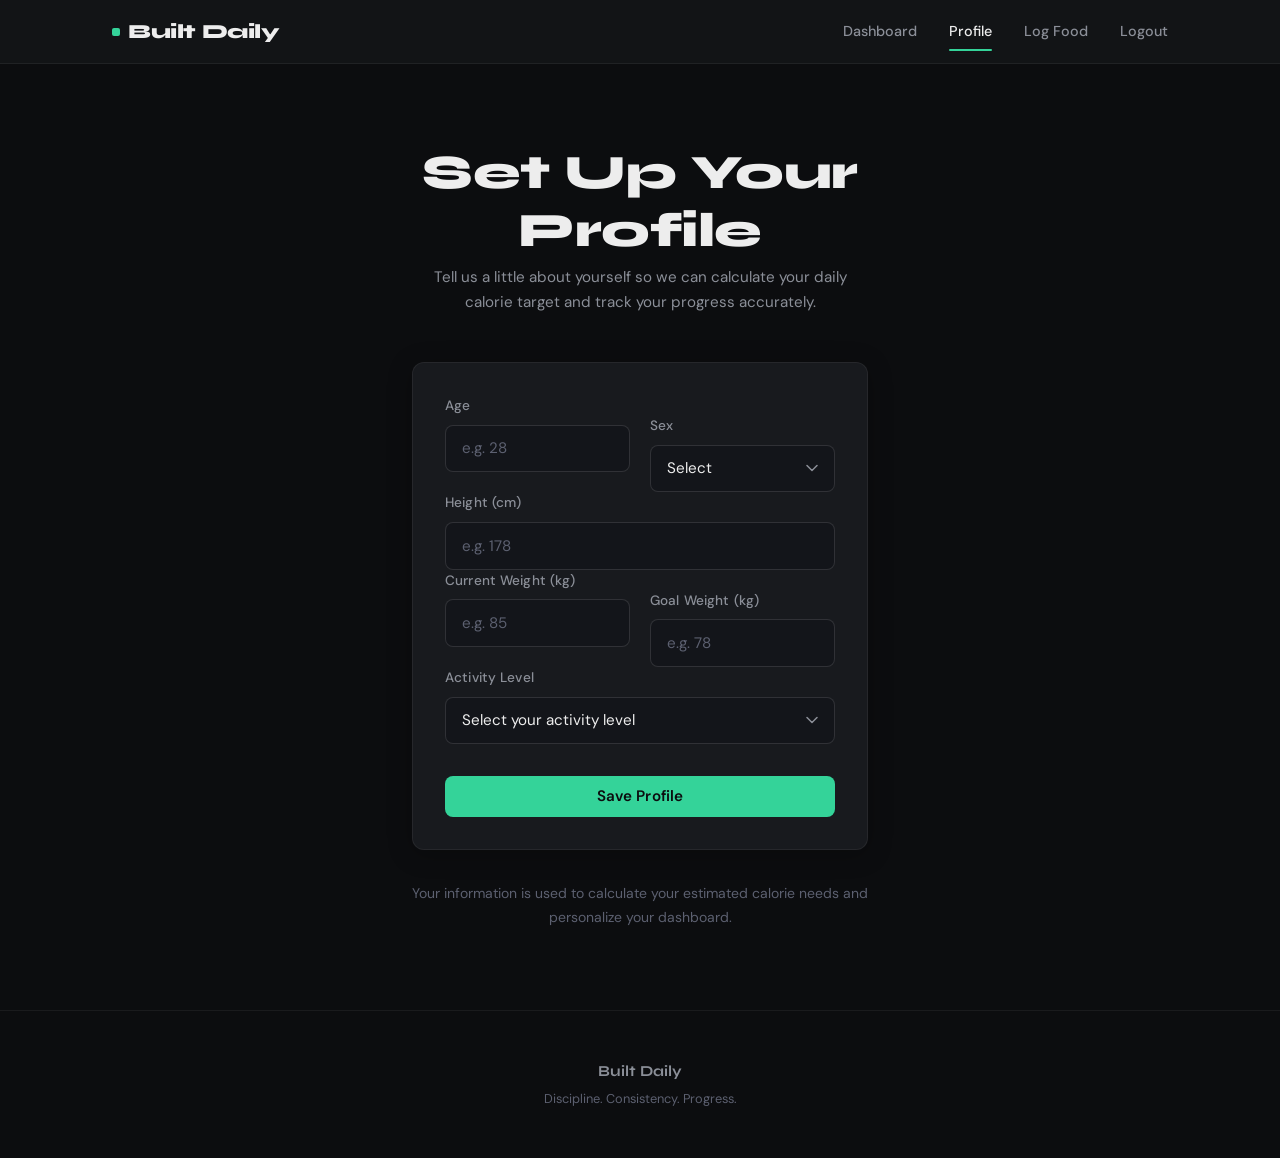
==== dashboard.html @ 0d96af94 "Revise dashboard layout and profile setup content Updated the dashboard layout and content to enhanc" ====
<!DOCTYPE html>
<html lang="en">
<head>
  <meta charset="UTF-8">
  <meta name="viewport" content="width=device-width, initial-scale=1.0">
  <title>Set Up Your Profile — Built Daily</title>
  <link rel="stylesheet" href="css/styles.css">
</head>
<body>

  <!-- Header (Authenticated Nav) -->
  <header class="site-header">
    <div class="header-inner">
      <a href="dashboard.html" class="logo">
        <span class="logo-mark"></span>
        Built Daily
      </a>
      <nav class="nav-desktop">
        <a href="dashboard.html">Dashboard</a>
        <a href="profile.html" class="active">Profile</a>
        <a href="log.html">Log Food</a>
        <a href="index.html">Logout</a>
      </nav>
      <button class="hamburger" aria-label="Toggle navigation">
        <span></span>
        <span></span>
        <span></span>
      </button>
    </div>
    <nav class="nav-mobile">
      <a href="dashboard.html">Dashboard</a>
      <a href="profile.html" class="active">Profile</a>
      <a href="log.html">Log Food</a>
      <a href="index.html">Logout</a>
    </nav>
  </header>

  <!-- Main -->
  <main>
    <div class="profile-wrapper">
      <div class="profile-card">
        <h1 class="page-title animate-in">Set Up Your Profile</h1>
        <p class="page-subtitle animate-in delay-1">
          Tell us a little about yourself so we can calculate your daily calorie target and track your progress accurately.
        </p>

        <div class="card card-elevated animate-in delay-2">
          <form id="profile-form">

            <div class="form-row">
              <div class="form-group">
                <label for="age" class="form-label">Age</label>
                <input type="number" id="age" class="form-input" placeholder="e.g. 28" min="13" max="120" required>
              </div>

              <div class="form-group">
                <label for="sex" class="form-label">Sex</label>
                <select id="sex" class="form-select" required>
                  <option value="" disabled selected>Select</option>
                  <option value="male">Male</option>
                  <option value="female">Female</option>
                </select>
              </div>
            </div>

            <div class="form-group">
              <label for="height" class="form-label">Height (cm)</label>
              <input type="number" id="height" class="form-input" placeholder="e.g. 178" min="100" max="250" required>
            </div>

            <div class="form-row">
              <div class="form-group">
                <label for="current-weight" class="form-label">Current Weight (kg)</label>
                <input type="number" id="current-weight" class="form-input" placeholder="e.g. 85" min="30" max="300" step="0.1" required>
              </div>

              <div class="form-group">
                <label for="goal-weight" class="form-label">Goal Weight (kg)</label>
                <input type="number" id="goal-weight" class="form-input" placeholder="e.g. 78" min="30" max="300" step="0.1" required>
              </div>
            </div>

            <div class="form-group">
              <label for="activity" class="form-label">Activity Level</label>
              <select id="activity" class="form-select" required>
                <option value="" disabled selected>Select your activity level</option>
                <option value="1.2">Sedentary (little or no exercise)</option>
                <option value="1.375">Lightly Active (1–3 days/week)</option>
                <option value="1.55">Moderately Active (3–5 days/week)</option>
                <option value="1.725">Very Active (6–7 days/week)</option>
                <option value="1.9">Extremely Active (physical job + training)</option>
              </select>
            </div>

            <div class="form-group" style="margin-top: var(--space-lg);">
              <button type="submit" class="btn btn-primary btn-full">Save Profile</button>
            </div>
          </form>
        </div>

        <p class="form-helper-bottom text-muted animate-in delay-3">
          Your information is used to calculate your estimated calorie needs and personalize your dashboard.
        </p>
      </div>
    </div>
  </main>

  <!-- Footer -->
  <footer class="site-footer">
    <p class="footer-name">Built Daily</p>
    <p class="footer-note">Discipline. Consistency. Progress.</p>
  </footer>

  <script src="js/nav.js"></script>
</body>
</html>
---- css/styles.css ----
/* ============================================
   BUILT DAILY — Design System
   Dark, disciplined, high-contrast, premium
   ============================================ */

/* --- Google Fonts --- */
@import url('https://fonts.googleapis.com/css2?family=DM+Sans:ital,opsz,wght@0,9..40,300;0,9..40,400;0,9..40,500;0,9..40,600;0,9..40,700;1,9..40,400&family=Syne:wght@600;700;800&display=swap');

/* --- CSS Variables --- */
:root {
  /* Backgrounds */
  --bg-base: #0c0d0f;
  --bg-section: #121416;
  --bg-card: #181a1e;
  --bg-card-hover: #1e2126;
  --bg-input: #13151a;

  /* Borders */
  --border-subtle: rgba(255, 255, 255, 0.06);
  --border-default: rgba(255, 255, 255, 0.1);
  --border-strong: rgba(255, 255, 255, 0.15);
  --border-input: rgba(255, 255, 255, 0.12);
  --border-input-focus: var(--accent);

  /* Text */
  --text-primary: #ededed;
  --text-secondary: #8b8f98;
  --text-muted: #5c6070;
  --text-on-accent: #0c0d0f;

  /* Accent — disciplined teal-green */
  --accent: #34d399;
  --accent-hover: #2fc48d;
  --accent-subtle: rgba(52, 211, 153, 0.1);
  --accent-glow: rgba(52, 211, 153, 0.15);

  /* Status */
  --red: #f87171;
  --yellow: #fbbf24;

  /* Typography */
  --font-heading: 'Syne', sans-serif;
  --font-body: 'DM Sans', sans-serif;

  /* Spacing scale */
  --space-xs: 0.375rem;
  --space-sm: 0.75rem;
  --space-md: 1.25rem;
  --space-lg: 2rem;
  --space-xl: 3rem;
  --space-2xl: 5rem;

  /* Sizing */
  --container-max: 1120px;
  --container-narrow: 520px;
  --radius-sm: 8px;
  --radius-md: 12px;
  --radius-lg: 16px;

  /* Header */
  --header-height: 64px;

  /* Transitions */
  --ease: cubic-bezier(0.25, 0.46, 0.45, 0.94);
}

/* --- Reset & Base --- */
*, *::before, *::after {
  margin: 0;
  padding: 0;
  box-sizing: border-box;
}

html {
  font-size: 16px;
  scroll-behavior: smooth;
  -webkit-font-smoothing: antialiased;
  -moz-osx-font-smoothing: grayscale;
}

body {
  font-family: var(--font-body);
  font-weight: 400;
  color: var(--text-primary);
  background-color: var(--bg-base);
  line-height: 1.6;
  min-height: 100vh;
  display: flex;
  flex-direction: column;
  overflow-x: hidden;
}

a {
  color: var(--accent);
  text-decoration: none;
  transition: color 0.2s var(--ease);
}

a:hover {
  color: var(--accent-hover);
}

img {
  max-width: 100%;
  display: block;
}

/* --- Typography --- */
h1, h2, h3, h4 {
  font-family: var(--font-heading);
  font-weight: 700;
  line-height: 1.2;
  color: var(--text-primary);
  letter-spacing: -0.01em;
}

h1 {
  font-size: clamp(2rem, 5vw, 3rem);
  font-weight: 800;
}

h2 {
  font-size: clamp(1.5rem, 3.5vw, 2rem);
}

h3 {
  font-size: 1.25rem;
}

h4 {
  font-size: 1rem;
  font-weight: 600;
}

p {
  color: var(--text-secondary);
  line-height: 1.7;
}

.text-muted {
  color: var(--text-muted);
  font-size: 0.875rem;
}

/* --- Layout --- */
.container {
  width: 100%;
  max-width: var(--container-max);
  margin: 0 auto;
  padding: 0 var(--space-lg);
}

.container-narrow {
  width: 100%;
  max-width: var(--container-narrow);
  margin: 0 auto;
  padding: 0 var(--space-lg);
}

main {
  flex: 1;
  padding-top: var(--header-height);
}

/* --- Header / Sticky Nav --- */
.site-header {
  position: fixed;
  top: 0;
  left: 0;
  right: 0;
  z-index: 100;
  height: var(--header-height);
  background: var(--bg-section);
  border-bottom: 1px solid var(--border-subtle);
  backdrop-filter: blur(12px);
  -webkit-backdrop-filter: blur(12px);
}

.header-inner {
  max-width: var(--container-max);
  margin: 0 auto;
  padding: 0 var(--space-lg);
  height: 100%;
  display: flex;
  align-items: center;
  justify-content: space-between;
}

/* Logo */
.logo {
  font-family: var(--font-heading);
  font-weight: 800;
  font-size: 1.25rem;
  color: var(--text-primary);
  letter-spacing: -0.02em;
  text-decoration: none;
  display: flex;
  align-items: center;
  gap: 0.5rem;
}

.logo .logo-mark {
  width: 8px;
  height: 8px;
  background: var(--accent);
  border-radius: 2px;
  display: inline-block;
}

/* Desktop Nav */
.nav-desktop {
  display: flex;
  align-items: center;
  gap: var(--space-lg);
}

.nav-desktop a {
  font-size: 0.9rem;
  font-weight: 500;
  color: var(--text-secondary);
  text-decoration: none;
  padding: 0.375rem 0;
  position: relative;
  transition: color 0.2s var(--ease);
}

.nav-desktop a:hover,
.nav-desktop a.active {
  color: var(--text-primary);
}

.nav-desktop a.active::after {
  content: '';
  position: absolute;
  bottom: -2px;
  left: 0;
  right: 0;
  height: 2px;
  background: var(--accent);
  border-radius: 1px;
}

/* Hamburger */
.hamburger {
  display: none;
  flex-direction: column;
  justify-content: center;
  gap: 5px;
  width: 28px;
  height: 28px;
  background: none;
  border: none;
  cursor: pointer;
  padding: 0;
  z-index: 110;
}

.hamburger span {
  display: block;
  width: 100%;
  height: 2px;
  background: var(--text-primary);
  border-radius: 1px;
  transition: transform 0.3s var(--ease), opacity 0.2s var(--ease);
}

.hamburger.open span:nth-child(1) {
  transform: translateY(7px) rotate(45deg);
}

.hamburger.open span:nth-child(2) {
  opacity: 0;
}

.hamburger.open span:nth-child(3) {
  transform: translateY(-7px) rotate(-45deg);
}

/* Mobile Nav */
.nav-mobile {
  display: none;
  position: fixed;
  top: var(--header-height);
  left: 0;
  right: 0;
  background: var(--bg-section);
  border-bottom: 1px solid var(--border-subtle);
  padding: var(--space-md) var(--space-lg) var(--space-lg);
  transform: translateY(-10px);
  opacity: 0;
  pointer-events: none;
  transition: transform 0.3s var(--ease), opacity 0.3s var(--ease);
  z-index: 99;
}

.nav-mobile.open {
  transform: translateY(0);
  opacity: 1;
  pointer-events: auto;
}

.nav-mobile a {
  display: block;
  font-size: 1.05rem;
  font-weight: 500;
  color: var(--text-secondary);
  padding: 0.875rem 0;
  border-bottom: 1px solid var(--border-subtle);
  transition: color 0.2s var(--ease);
}

.nav-mobile a:last-child {
  border-bottom: none;
}

.nav-mobile a:hover,
.nav-mobile a.active {
  color: var(--text-primary);
}

.nav-mobile a.active {
  color: var(--accent);
}

/* --- Buttons --- */
.btn {
  display: inline-flex;
  align-items: center;
  justify-content: center;
  font-family: var(--font-body);
  font-weight: 600;
  font-size: 0.95rem;
  padding: 0.8rem 1.75rem;
  border-radius: var(--radius-sm);
  border: none;
  cursor: pointer;
  transition: all 0.2s var(--ease);
  text-decoration: none;
  line-height: 1;
  letter-spacing: 0.01em;
}

.btn-primary {
  background: var(--accent);
  color: var(--text-on-accent);
}

.btn-primary:hover {
  background: var(--accent-hover);
  color: var(--text-on-accent);
  box-shadow: 0 0 24px var(--accent-glow);
}

.btn-ghost {
  background: transparent;
  color: var(--text-primary);
  border: 1px solid var(--border-strong);
}

.btn-ghost:hover {
  border-color: var(--text-secondary);
  color: var(--text-primary);
  background: rgba(255, 255, 255, 0.03);
}

.btn-full {
  width: 100%;
}

.btn-sm {
  font-size: 0.85rem;
  padding: 0.6rem 1.25rem;
}

/* --- Cards --- */
.card {
  background: var(--bg-card);
  border: 1px solid var(--border-subtle);
  border-radius: var(--radius-md);
  padding: var(--space-lg);
  transition: border-color 0.2s var(--ease), box-shadow 0.2s var(--ease);
}

.card:hover {
  border-color: var(--border-default);
}

.card-elevated {
  box-shadow: 0 4px 24px rgba(0, 0, 0, 0.25);
}

/* Stat cards on dashboard */
.stat-card {
  background: var(--bg-card);
  border: 1px solid var(--border-subtle);
  border-radius: var(--radius-md);
  padding: var(--space-md) var(--space-lg);
  display: flex;
  flex-direction: column;
  gap: var(--space-xs);
}

.stat-card .stat-label {
  font-size: 0.8rem;
  font-weight: 500;
  color: var(--text-muted);
  text-transform: uppercase;
  letter-spacing: 0.08em;
}

.stat-card .stat-value {
  font-family: var(--font-heading);
  font-weight: 700;
  font-size: 1.75rem;
  color: var(--text-primary);
  line-height: 1.2;
}

.stat-card .stat-unit {
  font-size: 0.85rem;
  color: var(--text-secondary);
  font-weight: 400;
}

.stat-card .stat-note {
  font-size: 0.8rem;
  color: var(--text-muted);
  margin-top: 2px;
}

/* Accent border variant */
.stat-card.accent-border {
  border-left: 3px solid var(--accent);
}

/* --- Forms --- */
.form-group {
  display: flex;
  flex-direction: column;
  gap: 0.5rem;
}

.form-group + .form-group {
  margin-top: var(--space-md);
}

.form-label {
  font-size: 0.85rem;
  font-weight: 500;
  color: var(--text-secondary);
  letter-spacing: 0.01em;
}

.form-input,
.form-select {
  width: 100%;
  font-family: var(--font-body);
  font-size: 0.95rem;
  font-weight: 400;
  color: var(--text-primary);
  background: var(--bg-input);
  border: 1px solid var(--border-input);
  border-radius: var(--radius-sm);
  padding: 0.8rem 1rem;
  outline: none;
  transition: border-color 0.2s var(--ease), box-shadow 0.2s var(--ease);
  -webkit-appearance: none;
  appearance: none;
}

.form-input::placeholder {
  color: var(--text-muted);
}

.form-input:focus,
.form-select:focus {
  border-color: var(--accent);
  box-shadow: 0 0 0 3px var(--accent-subtle);
}

.form-select {
  background-image: url("data:image/svg+xml,%3Csvg xmlns='http://www.w3.org/2000/svg' width='12' height='8' fill='none'%3E%3Cpath d='M1 1.5l5 5 5-5' stroke='%238b8f98' stroke-width='1.5' stroke-linecap='round' stroke-linejoin='round'/%3E%3C/svg%3E");
  background-repeat: no-repeat;
  background-position: right 1rem center;
  padding-right: 2.5rem;
}

.form-helper {
  font-size: 0.8rem;
  color: var(--text-muted);
  line-height: 1.5;
}

.form-row {
  display: grid;
  grid-template-columns: 1fr 1fr;
  gap: var(--space-md);
}

/* --- Page Header / Hero --- */
.page-header {
  text-align: center;
  padding: var(--space-2xl) 0 var(--space-xl);
}

.page-header h1 {
  margin-bottom: var(--space-sm);
}

.page-header p {
  max-width: 520px;
  margin: 0 auto;
}

/* Landing hero */
.hero {
  text-align: center;
  padding: var(--space-2xl) 0;
  position: relative;
}

.hero::before {
  content: '';
  position: absolute;
  top: -60px;
  left: 50%;
  transform: translateX(-50%);
  width: 600px;
  height: 600px;
  background: radial-gradient(circle, var(--accent-glow) 0%, transparent 70%);
  pointer-events: none;
  opacity: 0.35;
}

.hero h1 {
  font-size: clamp(2.25rem, 6vw, 3.5rem);
  margin-bottom: var(--space-md);
  position: relative;
}

.hero .hero-subtitle {
  font-size: 1.1rem;
  color: var(--text-secondary);
  max-width: 540px;
  margin: 0 auto var(--space-lg);
  line-height: 1.7;
  position: relative;
}

.hero .hero-ctas {
  display: flex;
  gap: var(--space-sm);
  justify-content: center;
  flex-wrap: wrap;
  position: relative;
}

/* Supporting section on landing */
.landing-section {
  padding: var(--space-xl) 0 var(--space-2xl);
  text-align: center;
}

.landing-section p {
  max-width: 560px;
  margin: 0 auto;
  font-size: 1rem;
  line-height: 1.8;
}

/* --- Auth Pages (Login, Signup) --- */
.auth-wrapper {
  display: flex;
  align-items: flex-start;
  justify-content: center;
  padding: var(--space-2xl) 0;
}

.auth-card {
  width: 100%;
  max-width: 440px;
  padding: 0 var(--space-lg);
}

.auth-card .page-title {
  text-align: center;
  margin-bottom: var(--space-xs);
}

.auth-card .page-subtitle {
  text-align: center;
  color: var(--text-secondary);
  margin-bottom: var(--space-xl);
  font-size: 0.95rem;
  line-height: 1.6;
}

.auth-card .card {
  margin-bottom: var(--space-lg);
}

.auth-footer {
  text-align: center;
  font-size: 0.9rem;
  color: var(--text-secondary);
}

.auth-footer a {
  font-weight: 500;
}

/* --- Profile Page --- */
.profile-wrapper {
  display: flex;
  align-items: flex-start;
  justify-content: center;
  padding: var(--space-2xl) 0;
}

.profile-card {
  width: 100%;
  max-width: 520px;
  padding: 0 var(--space-lg);
}

.profile-card .page-title {
  text-align: center;
  margin-bottom: var(--space-xs);
}

.profile-card .page-subtitle {
  text-align: center;
  color: var(--text-secondary);
  margin-bottom: var(--space-xl);
  font-size: 0.95rem;
  line-height: 1.6;
  max-width: 440px;
  margin-left: auto;
  margin-right: auto;
}

.profile-card .form-helper-bottom {
  text-align: center;
  margin-top: var(--space-lg);
}

/* --- Dashboard --- */
.dashboard-header {
  padding: var(--space-xl) 0 var(--space-lg);
}

.dashboard-header h1 {
  margin-bottom: 0.375rem;
}

.dashboard-header p {
  font-size: 0.95rem;
}

.stats-grid {
  display: grid;
  grid-template-columns: repeat(auto-fit, minmax(200px, 1fr));
  gap: var(--space-md);
  margin-bottom: var(--space-xl);
}

.dashboard-cta {
  text-align: center;
  padding: var(--space-lg) 0 var(--space-2xl);
}

/* --- Daily Log Page --- */
.log-wrapper {
  display: flex;
  align-items: flex-start;
  justify-content: center;
  padding: var(--space-2xl) 0;
}

.log-card {
  width: 100%;
  max-width: 520px;
  padding: 0 var(--space-lg);
}

.log-card .page-title {
  text-align: center;
  margin-bottom: var(--space-xs);
}

.log-card .page-subtitle {
  text-align: center;
  color: var(--text-secondary);
  margin-bottom: var(--space-xl);
  font-size: 0.95rem;
  line-height: 1.6;
  max-width: 440px;
  margin-left: auto;
  margin-right: auto;
}

.log-card .form-helper-bottom {
  text-align: center;
  margin-top: var(--space-lg);
}

/* --- Footer --- */
.site-footer {
  padding: var(--space-xl) 0;
  border-top: 1px solid var(--border-subtle);
  text-align: center;
}

.site-footer .footer-name {
  font-family: var(--font-heading);
  font-weight: 700;
  font-size: 0.95rem;
  color: var(--text-secondary);
  margin-bottom: 0.25rem;
}

.site-footer .footer-note {
  font-size: 0.8rem;
  color: var(--text-muted);
}

/* --- Utility --- */
.sr-only {
  position: absolute;
  width: 1px;
  height: 1px;
  padding: 0;
  margin: -1px;
  overflow: hidden;
  clip: rect(0, 0, 0, 0);
  border: 0;
}

/* --- Animations --- */
@keyframes fadeUp {
  from {
    opacity: 0;
    transform: translateY(16px);
  }
  to {
    opacity: 1;
    transform: translateY(0);
  }
}

.animate-in {
  animation: fadeUp 0.5s var(--ease) both;
}

.animate-in.delay-1 { animation-delay: 0.1s; }
.animate-in.delay-2 { animation-delay: 0.2s; }
.animate-in.delay-3 { animation-delay: 0.3s; }
.animate-in.delay-4 { animation-delay: 0.4s; }

/* --- Responsive --- */
@media (max-width: 768px) {
  .nav-desktop {
    display: none;
  }

  .hamburger {
    display: flex;
  }

  .nav-mobile {
    display: block;
  }

  .form-row {
    grid-template-columns: 1fr;
  }

  .stats-grid {
    grid-template-columns: 1fr;
  }

  .hero h1 {
    font-size: clamp(1.75rem, 7vw, 2.5rem);
  }

  .hero .hero-subtitle {
    font-size: 1rem;
    padding: 0 var(--space-sm);
  }

  .page-header {
    padding: var(--space-xl) 0 var(--space-lg);
  }

  .container {
    padding: 0 var(--space-md);
  }

  .container-narrow {
    padding: 0 var(--space-md);
  }

  .card {
    padding: var(--space-md);
  }
}

@media (max-width: 480px) {
  .hero .hero-ctas {
    flex-direction: column;
    align-items: center;
  }

  .hero .hero-ctas .btn {
    width: 100%;
    max-width: 280px;
  }
}
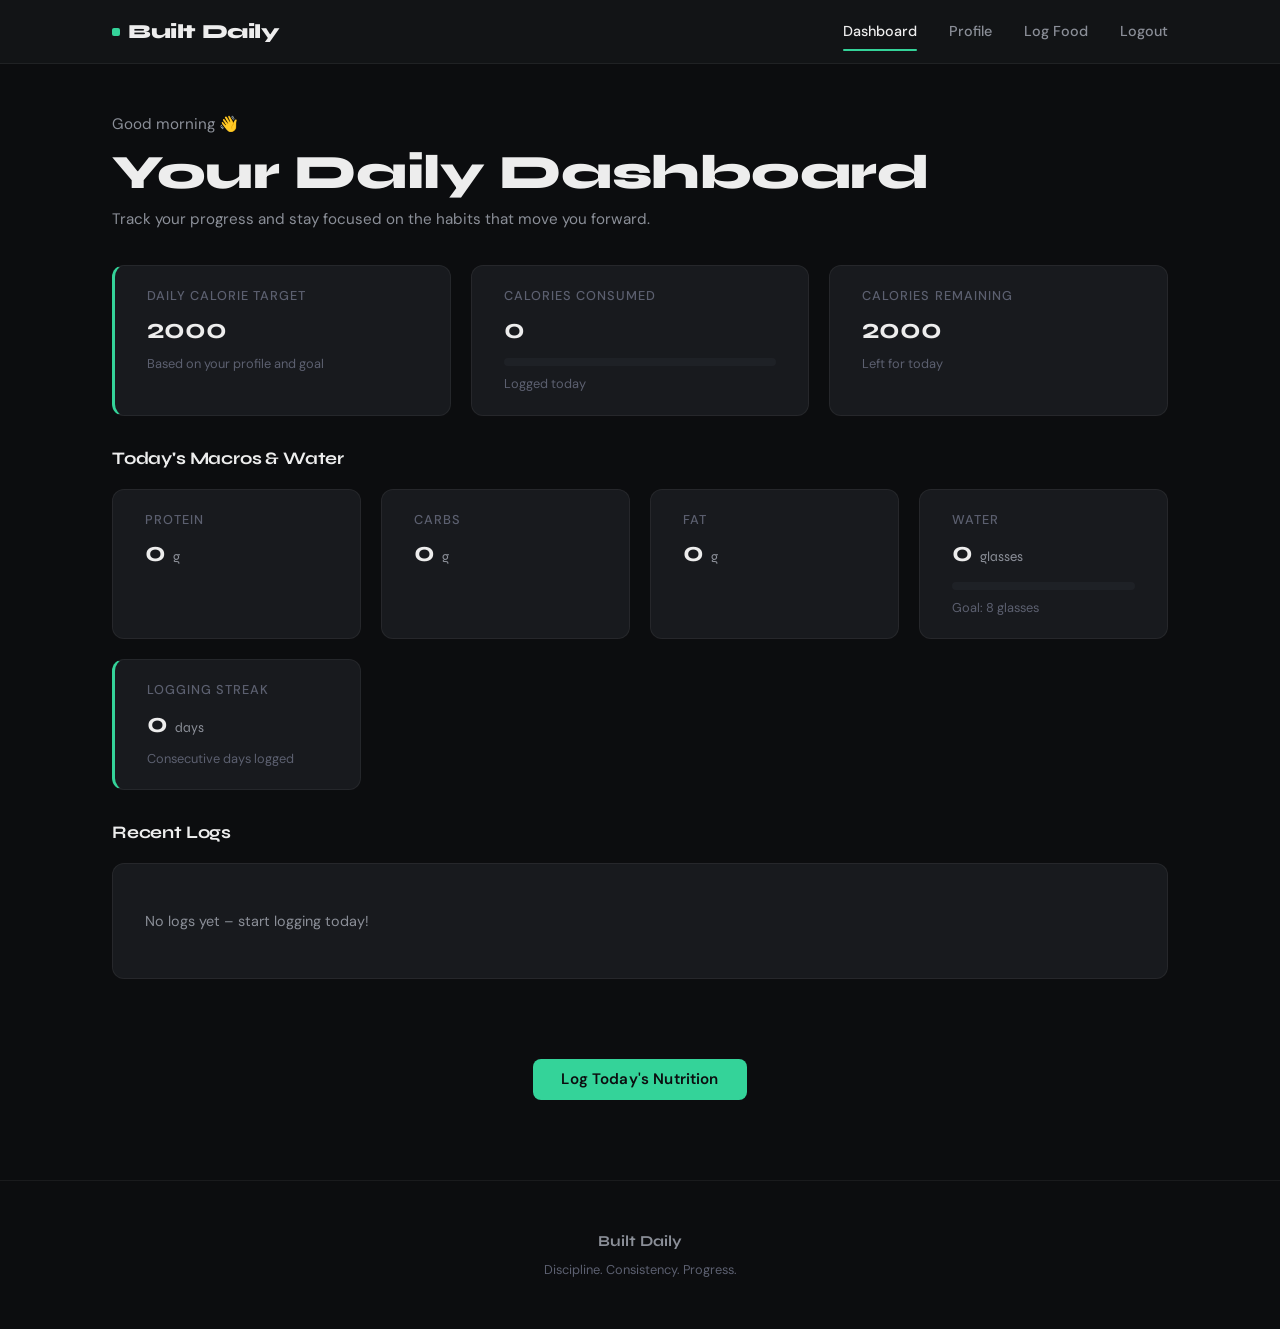
==== commit 9ae1848e: "Update dashboard layout and content" ====
--- a/dashboard.html
+++ b/dashboard.html
@@ -3,7 +3,7 @@
 <head>
   <meta charset="UTF-8">
   <meta name="viewport" content="width=device-width, initial-scale=1.0">
-  <title>Set Up Your Profile — Built Daily</title>
+  <title>Dashboard — Built Daily</title>
   <link rel="stylesheet" href="css/styles.css">
 </head>
 <body>
@@ -16,10 +16,10 @@
         Built Daily
       </a>
       <nav class="nav-desktop">
-        <a href="dashboard.html">Dashboard</a>
-        <a href="profile.html" class="active">Profile</a>
+        <a href="dashboard.html" class="active">Dashboard</a>
+        <a href="profile.html">Profile</a>
         <a href="log.html">Log Food</a>
-        <a href="index.html">Logout</a>
+        <a href="#" id="logout-btn">Logout</a>
       </nav>
       <button class="hamburger" aria-label="Toggle navigation">
         <span></span>
@@ -28,80 +28,99 @@
       </button>
     </div>
     <nav class="nav-mobile">
-      <a href="dashboard.html">Dashboard</a>
-      <a href="profile.html" class="active">Profile</a>
+      <a href="dashboard.html" class="active">Dashboard</a>
+      <a href="profile.html">Profile</a>
       <a href="log.html">Log Food</a>
-      <a href="index.html">Logout</a>
+      <a href="#" id="logout-btn-mobile">Logout</a>
     </nav>
   </header>
 
   <!-- Main -->
   <main>
-    <div class="profile-wrapper">
-      <div class="profile-card">
-        <h1 class="page-title animate-in">Set Up Your Profile</h1>
-        <p class="page-subtitle animate-in delay-1">
-          Tell us a little about yourself so we can calculate your daily calorie target and track your progress accurately.
-        </p>
+    <div class="container">
 
-        <div class="card card-elevated animate-in delay-2">
-          <form id="profile-form">
+      <!-- Dashboard Header -->
+      <div class="dashboard-header animate-in">
+        <p class="dashboard-greeting" id="dash-greeting"></p>
+        <h1>Your Daily Dashboard</h1>
+        <p>Track your progress and stay focused on the habits that move you forward.</p>
+      </div>
 
-            <div class="form-row">
-              <div class="form-group">
-                <label for="age" class="form-label">Age</label>
-                <input type="number" id="age" class="form-input" placeholder="e.g. 28" min="13" max="120" required>
-              </div>
+      <!-- Calorie Stats -->
+      <div class="stats-grid animate-in delay-1">
 
-              <div class="form-group">
-                <label for="sex" class="form-label">Sex</label>
-                <select id="sex" class="form-select" required>
-                  <option value="" disabled selected>Select</option>
-                  <option value="male">Male</option>
-                  <option value="female">Female</option>
-                </select>
-              </div>
-            </div>
-
-            <div class="form-group">
-              <label for="height" class="form-label">Height (cm)</label>
-              <input type="number" id="height" class="form-input" placeholder="e.g. 178" min="100" max="250" required>
-            </div>
-
-            <div class="form-row">
-              <div class="form-group">
-                <label for="current-weight" class="form-label">Current Weight (kg)</label>
-                <input type="number" id="current-weight" class="form-input" placeholder="e.g. 85" min="30" max="300" step="0.1" required>
-              </div>
-
-              <div class="form-group">
-                <label for="goal-weight" class="form-label">Goal Weight (kg)</label>
-                <input type="number" id="goal-weight" class="form-input" placeholder="e.g. 78" min="30" max="300" step="0.1" required>
-              </div>
-            </div>
-
-            <div class="form-group">
-              <label for="activity" class="form-label">Activity Level</label>
-              <select id="activity" class="form-select" required>
-                <option value="" disabled selected>Select your activity level</option>
-                <option value="1.2">Sedentary (little or no exercise)</option>
-                <option value="1.375">Lightly Active (1–3 days/week)</option>
-                <option value="1.55">Moderately Active (3–5 days/week)</option>
-                <option value="1.725">Very Active (6–7 days/week)</option>
-                <option value="1.9">Extremely Active (physical job + training)</option>
-              </select>
-            </div>
-
-            <div class="form-group" style="margin-top: var(--space-lg);">
-              <button type="submit" class="btn btn-primary btn-full">Save Profile</button>
-            </div>
-          </form>
+        <div class="stat-card accent-border">
+          <span class="stat-label">Daily Calorie Target</span>
+          <span class="stat-value" id="dash-calories-target">–</span>
+          <span class="stat-note">Based on your profile and goal</span>
         </div>
 
-        <p class="form-helper-bottom text-muted animate-in delay-3">
-          Your information is used to calculate your estimated calorie needs and personalize your dashboard.
-        </p>
+        <div class="stat-card">
+          <span class="stat-label">Calories Consumed</span>
+          <span class="stat-value" id="dash-calories-consumed">0</span>
+          <div class="progress-track">
+            <div class="progress-bar" id="dash-calories-bar"></div>
+          </div>
+          <span class="stat-note">Logged today</span>
+        </div>
+
+        <div class="stat-card">
+          <span class="stat-label">Calories Remaining</span>
+          <span class="stat-value" id="dash-calories-remaining">–</span>
+          <span class="stat-note">Left for today</span>
+        </div>
+
       </div>
+
+      <!-- Macros & Water -->
+      <h3 class="dashboard-section-title animate-in delay-2">Today's Macros & Water</h3>
+      <div class="stats-grid animate-in delay-2">
+
+        <div class="stat-card">
+          <span class="stat-label">Protein</span>
+          <span class="stat-value"><span id="dash-protein">0</span> <span class="stat-unit">g</span></span>
+        </div>
+
+        <div class="stat-card">
+          <span class="stat-label">Carbs</span>
+          <span class="stat-value"><span id="dash-carbs">0</span> <span class="stat-unit">g</span></span>
+        </div>
+
+        <div class="stat-card">
+          <span class="stat-label">Fat</span>
+          <span class="stat-value"><span id="dash-fat">0</span> <span class="stat-unit">g</span></span>
+        </div>
+
+        <div class="stat-card">
+          <span class="stat-label">Water</span>
+          <span class="stat-value"><span id="dash-water">0</span> <span class="stat-unit">glasses</span></span>
+          <div class="progress-track">
+            <div class="progress-bar" id="dash-water-bar"></div>
+          </div>
+          <span class="stat-note">Goal: 8 glasses</span>
+        </div>
+
+        <div class="stat-card accent-border">
+          <span class="stat-label">Logging Streak</span>
+          <span class="stat-value"><span id="dash-streak">0</span> <span class="stat-unit">days</span></span>
+          <span class="stat-note">Consecutive days logged</span>
+        </div>
+
+      </div>
+
+      <!-- Recent Logs -->
+      <h3 class="dashboard-section-title animate-in delay-3">Recent Logs</h3>
+      <div class="card recent-logs-card animate-in delay-3">
+        <ul class="recent-logs-list" id="recent-logs-list">
+          <li class="text-muted" style="padding:0.85rem 0">No logs yet – start logging today!</li>
+        </ul>
+      </div>
+
+      <!-- CTA -->
+      <div class="dashboard-cta animate-in delay-4">
+        <a href="log.html" class="btn btn-primary">Log Today's Nutrition</a>
+      </div>
+
     </div>
   </main>
 
@@ -112,5 +131,7 @@
   </footer>
 
   <script src="js/nav.js"></script>
+  <script src="js/dashboard.js"></script>
+  <script src="js/auth.js"></script>
 </body>
 </html>
--- a/css/styles.css
+++ b/css/styles.css
@@ -14,6 +14,7 @@
   --bg-card: #181a1e;
   --bg-card-hover: #1e2126;
   --bg-input: #13151a;
+  --bg-progress-track: #1e2126;
 
   /* Borders */
   --border-subtle: rgba(255, 255, 255, 0.06);
@@ -36,7 +37,10 @@
 
   /* Status */
   --red: #f87171;
+  --red-subtle: rgba(248, 113, 113, 0.1);
   --yellow: #fbbf24;
+  --green: #34d399;
+  --green-subtle: rgba(52, 211, 153, 0.1);
 
   /* Typography */
   --font-heading: 'Syne', sans-serif;
@@ -238,6 +242,10 @@
   height: 2px;
   background: var(--accent);
   border-radius: 1px;
+}
+
+.nav-desktop .btn {
+  padding: 0.5rem 1.1rem;
 }
 
 /* Hamburger */
@@ -320,6 +328,33 @@
 
 .nav-mobile a.active {
   color: var(--accent);
+}
+
+/* --- Alerts --- */
+.alert {
+  display: none;
+  padding: 0.85rem 1rem;
+  border-radius: var(--radius-sm);
+  font-size: 0.9rem;
+  font-weight: 500;
+  line-height: 1.5;
+  margin-bottom: var(--space-md);
+}
+
+.alert.show {
+  display: block;
+}
+
+.alert-error {
+  background: var(--red-subtle);
+  color: var(--red);
+  border: 1px solid rgba(248, 113, 113, 0.2);
+}
+
+.alert-success {
+  background: var(--green-subtle);
+  color: var(--green);
+  border: 1px solid rgba(52, 211, 153, 0.2);
 }
 
 /* --- Buttons --- */
@@ -428,9 +463,26 @@
   margin-top: 2px;
 }
 
-/* Accent border variant */
 .stat-card.accent-border {
   border-left: 3px solid var(--accent);
+}
+
+/* --- Progress Bars --- */
+.progress-track {
+  width: 100%;
+  height: 8px;
+  background: var(--bg-progress-track);
+  border-radius: 4px;
+  overflow: hidden;
+  margin-top: var(--space-xs);
+}
+
+.progress-bar {
+  height: 100%;
+  background: var(--accent);
+  border-radius: 4px;
+  width: 0%;
+  transition: width 0.5s var(--ease);
 }
 
 /* --- Forms --- */
@@ -644,6 +696,16 @@
   margin-top: var(--space-lg);
 }
 
+.calorie-target-display {
+  text-align: center;
+  font-family: var(--font-heading);
+  font-weight: 700;
+  font-size: 1.1rem;
+  color: var(--accent);
+  margin-top: var(--space-md);
+  display: none;
+}
+
 /* --- Dashboard --- */
 .dashboard-header {
   padding: var(--space-xl) 0 var(--space-lg);
@@ -655,18 +717,70 @@
 
 .dashboard-header p {
   font-size: 0.95rem;
+}
+
+.dashboard-greeting {
+  font-size: 1.1rem;
+  color: var(--text-secondary);
+  margin-bottom: var(--space-xs);
 }
 
 .stats-grid {
   display: grid;
   grid-template-columns: repeat(auto-fit, minmax(200px, 1fr));
   gap: var(--space-md);
+  margin-bottom: var(--space-lg);
+}
+
+.stats-grid-macros {
+  display: grid;
+  grid-template-columns: repeat(3, 1fr);
+  gap: var(--space-md);
+  margin-bottom: var(--space-lg);
+}
+
+.dashboard-section-title {
+  font-family: var(--font-heading);
+  font-weight: 700;
+  font-size: 1.1rem;
+  color: var(--text-primary);
+  margin-bottom: var(--space-md);
+}
+
+.dashboard-cta {
+  text-align: center;
+  padding: var(--space-lg) 0 var(--space-2xl);
+}
+
+/* --- Recent Logs --- */
+.recent-logs-card {
   margin-bottom: var(--space-xl);
 }
 
-.dashboard-cta {
-  text-align: center;
-  padding: var(--space-lg) 0 var(--space-2xl);
+.recent-logs-list {
+  list-style: none;
+  padding: 0;
+  margin: 0;
+}
+
+.recent-logs-list li {
+  display: flex;
+  justify-content: space-between;
+  align-items: center;
+  padding: 0.85rem 0;
+  border-bottom: 1px solid var(--border-subtle);
+  font-size: 0.9rem;
+  color: var(--text-secondary);
+}
+
+.recent-logs-list li:last-child {
+  border-bottom: none;
+}
+
+.recent-logs-list li .date {
+  font-weight: 600;
+  color: var(--text-primary);
+  min-width: 100px;
 }
 
 /* --- Daily Log Page --- */
@@ -702,6 +816,21 @@
 .log-card .form-helper-bottom {
   text-align: center;
   margin-top: var(--space-lg);
+}
+
+.calorie-target-info {
+  text-align: center;
+  font-size: 0.9rem;
+  font-weight: 500;
+  color: var(--accent);
+  margin-bottom: var(--space-md);
+}
+
+.calories-remaining-info {
+  text-align: center;
+  font-size: 0.85rem;
+  color: var(--text-muted);
+  margin-top: var(--space-sm);
 }
 
 /* --- Footer --- */
@@ -756,6 +885,7 @@
 .animate-in.delay-2 { animation-delay: 0.2s; }
 .animate-in.delay-3 { animation-delay: 0.3s; }
 .animate-in.delay-4 { animation-delay: 0.4s; }
+.animate-in.delay-5 { animation-delay: 0.5s; }
 
 /* --- Responsive --- */
 @media (max-width: 768px) {
@@ -779,6 +909,10 @@
     grid-template-columns: 1fr;
   }
 
+  .stats-grid-macros {
+    grid-template-columns: 1fr;
+  }
+
   .hero h1 {
     font-size: clamp(1.75rem, 7vw, 2.5rem);
   }
@@ -802,6 +936,12 @@
 
   .card {
     padding: var(--space-md);
+  }
+
+  .recent-logs-list li {
+    flex-direction: column;
+    align-items: flex-start;
+    gap: 0.25rem;
   }
 }
 
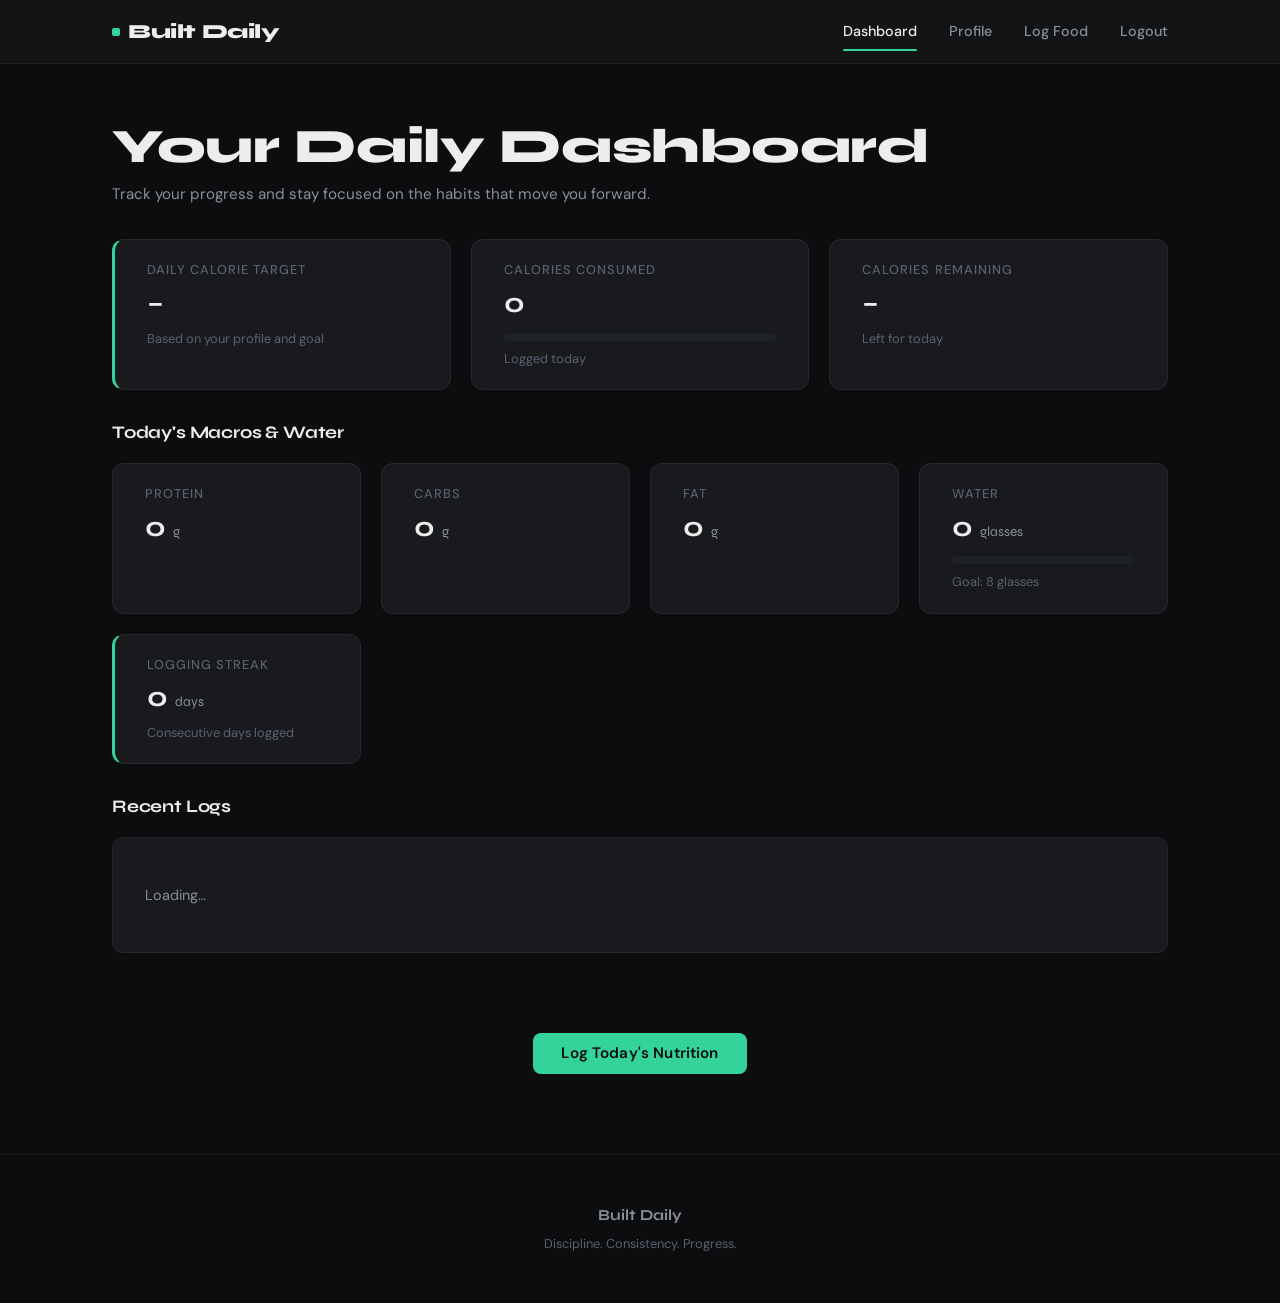
==== commit 1eb27d3c: "Update recent logs message and script type" ====
--- a/dashboard.html
+++ b/dashboard.html
@@ -112,7 +112,7 @@
       <h3 class="dashboard-section-title animate-in delay-3">Recent Logs</h3>
       <div class="card recent-logs-card animate-in delay-3">
         <ul class="recent-logs-list" id="recent-logs-list">
-          <li class="text-muted" style="padding:0.85rem 0">No logs yet – start logging today!</li>
+          <li class="text-muted" style="padding:0.85rem 0">Loading…</li>
         </ul>
       </div>
 
@@ -131,7 +131,7 @@
   </footer>
 
   <script src="js/nav.js"></script>
-  <script src="js/dashboard.js"></script>
-  <script src="js/auth.js"></script>
+  <script type="module" src="js/dashboard.js"></script>
+  <script type="module" src="js/auth.js"></script>
 </body>
 </html>
--- a/css/styles.css
+++ b/css/styles.css
@@ -302,6 +302,7 @@
 }
 
 .nav-mobile.open {
+  display: block;
   transform: translateY(0);
   opacity: 1;
   pointer-events: auto;
@@ -567,7 +568,8 @@
 /* Landing hero */
 .hero {
   text-align: center;
-  padding: var(--space-2xl) 0;
+  padding-top: var(--space-2xl);
+  padding-bottom: var(--space-2xl);
   position: relative;
 }
 
@@ -609,7 +611,8 @@
 
 /* Supporting section on landing */
 .landing-section {
-  padding: var(--space-xl) 0 var(--space-2xl);
+  padding-top: var(--space-xl);
+  padding-bottom: var(--space-2xl);
   text-align: center;
 }
 
@@ -919,7 +922,6 @@
 
   .hero .hero-subtitle {
     font-size: 1rem;
-    padding: 0 var(--space-sm);
   }
 
   .page-header {
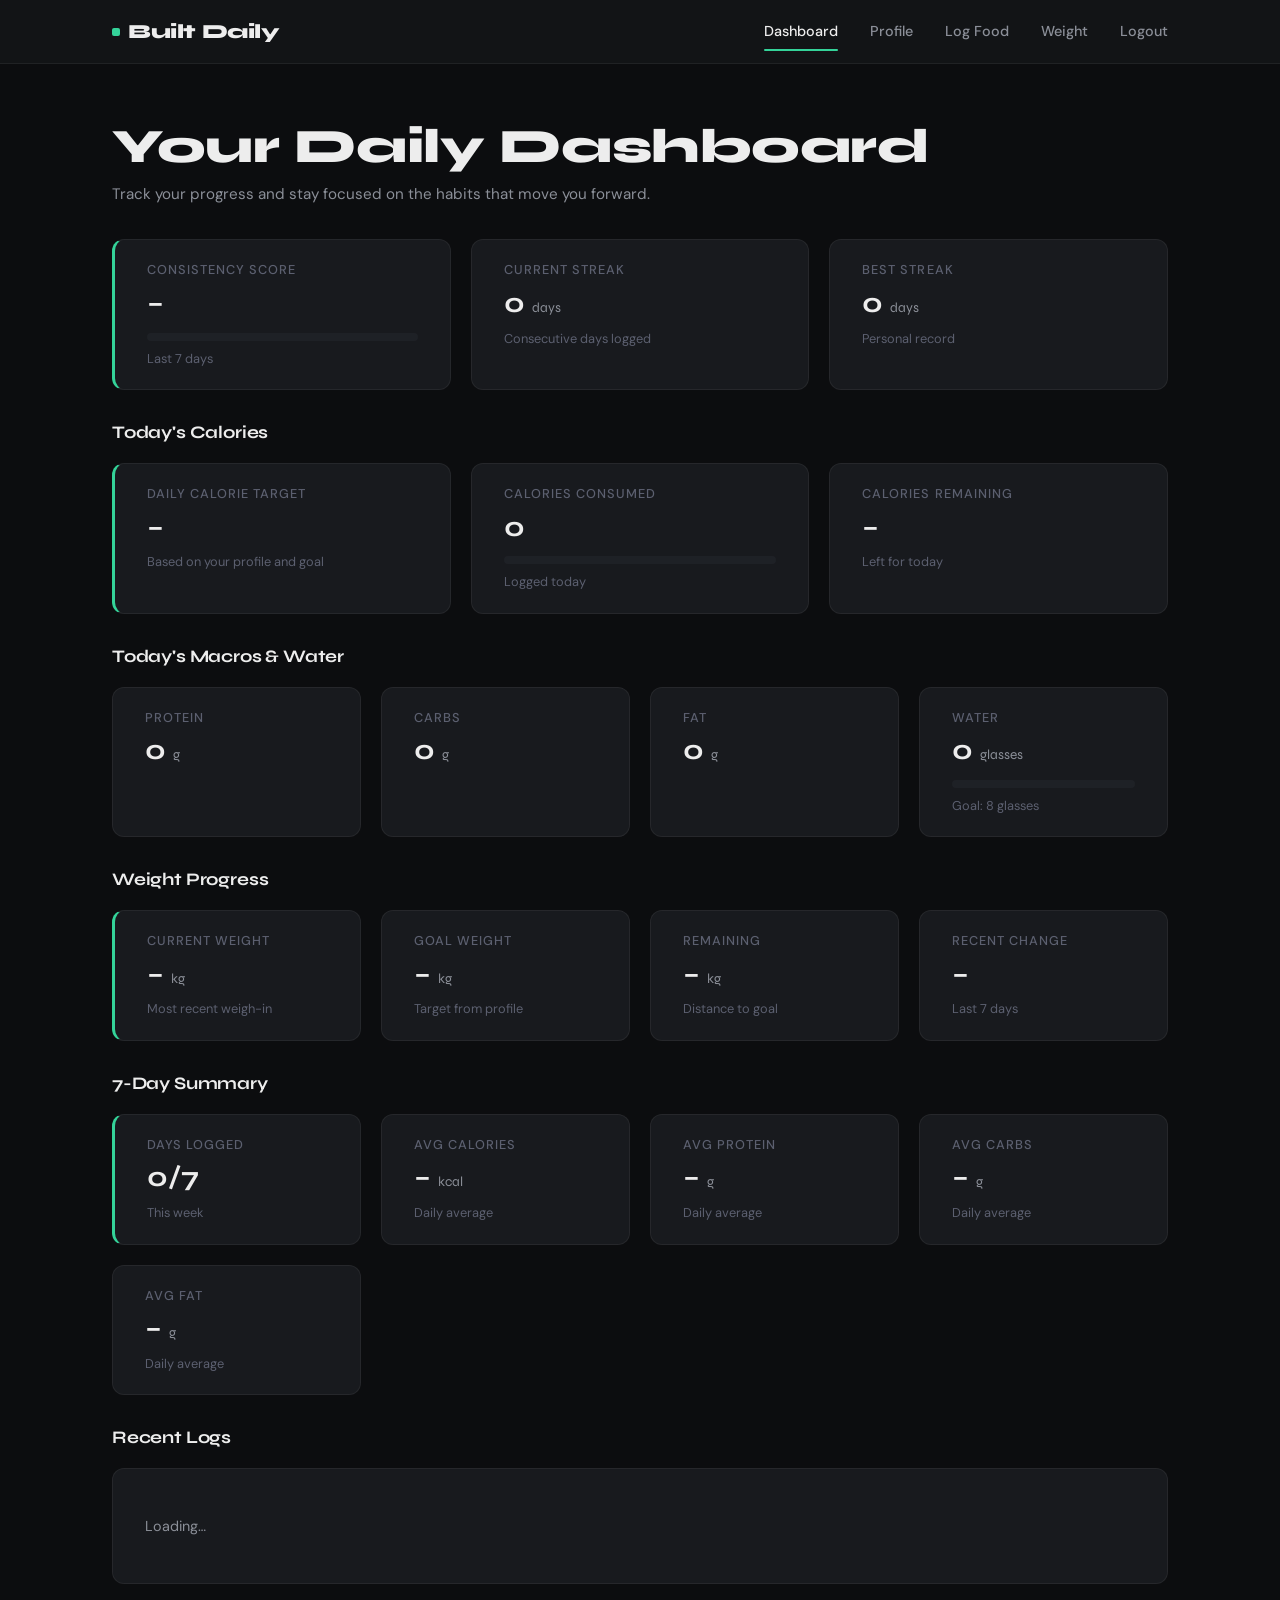
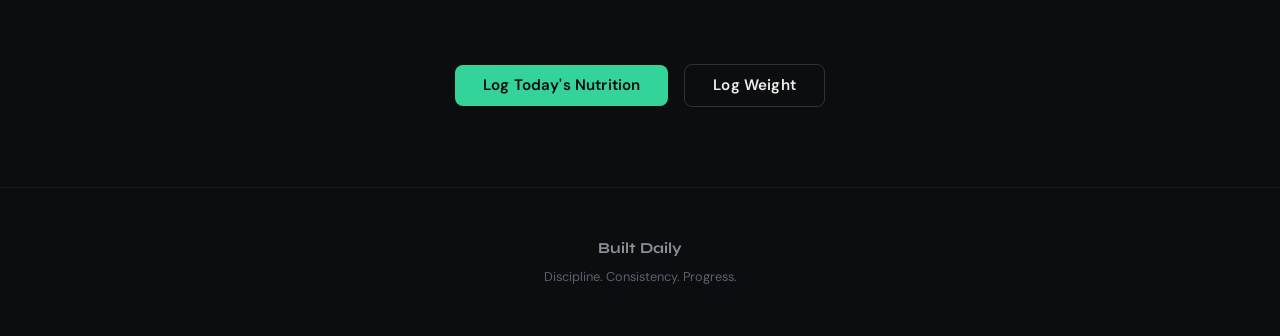
==== commit 6615b614: "Enhance dashboard with new stats and layout updates Added sections for consistency score, current st" ====
--- a/dashboard.html
+++ b/dashboard.html
@@ -19,6 +19,7 @@
         <a href="dashboard.html" class="active">Dashboard</a>
         <a href="profile.html">Profile</a>
         <a href="log.html">Log Food</a>
+        <a href="weight.html">Weight</a>
         <a href="#" id="logout-btn">Logout</a>
       </nav>
       <button class="hamburger" aria-label="Toggle navigation">
@@ -31,6 +32,7 @@
       <a href="dashboard.html" class="active">Dashboard</a>
       <a href="profile.html">Profile</a>
       <a href="log.html">Log Food</a>
+      <a href="weight.html">Weight</a>
       <a href="#" id="logout-btn-mobile">Logout</a>
     </nav>
   </header>
@@ -46,8 +48,35 @@
         <p>Track your progress and stay focused on the habits that move you forward.</p>
       </div>
 
+      <!-- Consistency & Streaks -->
+      <div class="stats-grid animate-in delay-1">
+
+        <div class="stat-card accent-border">
+          <span class="stat-label">Consistency Score</span>
+          <span class="stat-value" id="dash-consistency">–</span>
+          <div class="progress-track">
+            <div class="progress-bar" id="dash-consistency-bar"></div>
+          </div>
+          <span class="stat-note" id="dash-consistency-label">Last 7 days</span>
+        </div>
+
+        <div class="stat-card">
+          <span class="stat-label">Current Streak</span>
+          <span class="stat-value"><span id="dash-streak">0</span> <span class="stat-unit">days</span></span>
+          <span class="stat-note">Consecutive days logged</span>
+        </div>
+
+        <div class="stat-card">
+          <span class="stat-label">Best Streak</span>
+          <span class="stat-value"><span id="dash-best-streak">0</span> <span class="stat-unit">days</span></span>
+          <span class="stat-note">Personal record</span>
+        </div>
+
+      </div>
+
       <!-- Calorie Stats -->
-      <div class="stats-grid animate-in delay-1">
+      <h3 class="dashboard-section-title animate-in delay-2">Today's Calories</h3>
+      <div class="stats-grid animate-in delay-2">
 
         <div class="stat-card accent-border">
           <span class="stat-label">Daily Calorie Target</span>
@@ -100,25 +129,86 @@
           <span class="stat-note">Goal: 8 glasses</span>
         </div>
 
-        <div class="stat-card accent-border">
-          <span class="stat-label">Logging Streak</span>
-          <span class="stat-value"><span id="dash-streak">0</span> <span class="stat-unit">days</span></span>
-          <span class="stat-note">Consecutive days logged</span>
+      </div>
+
+      <!-- Weight Progress -->
+      <h3 class="dashboard-section-title animate-in delay-3">Weight Progress</h3>
+      <div class="stats-grid animate-in delay-3">
+
+        <div class="stat-card accent-border">
+          <span class="stat-label">Current Weight</span>
+          <span class="stat-value"><span id="dash-weight-current">–</span> <span class="stat-unit">kg</span></span>
+          <span class="stat-note">Most recent weigh-in</span>
+        </div>
+
+        <div class="stat-card">
+          <span class="stat-label">Goal Weight</span>
+          <span class="stat-value"><span id="dash-weight-goal">–</span> <span class="stat-unit">kg</span></span>
+          <span class="stat-note">Target from profile</span>
+        </div>
+
+        <div class="stat-card">
+          <span class="stat-label">Remaining</span>
+          <span class="stat-value"><span id="dash-weight-remaining">–</span> <span class="stat-unit">kg</span></span>
+          <span class="stat-note">Distance to goal</span>
+        </div>
+
+        <div class="stat-card">
+          <span class="stat-label">Recent Change</span>
+          <span class="stat-value" id="dash-weight-change">–</span>
+          <span class="stat-note">Last 7 days</span>
+        </div>
+
+      </div>
+
+      <!-- Weekly Summary -->
+      <h3 class="dashboard-section-title animate-in delay-3">7-Day Summary</h3>
+      <div class="stats-grid animate-in delay-3">
+
+        <div class="stat-card accent-border">
+          <span class="stat-label">Days Logged</span>
+          <span class="stat-value" id="dash-week-days">0/7</span>
+          <span class="stat-note">This week</span>
+        </div>
+
+        <div class="stat-card">
+          <span class="stat-label">Avg Calories</span>
+          <span class="stat-value"><span id="dash-week-calories">–</span> <span class="stat-unit">kcal</span></span>
+          <span class="stat-note">Daily average</span>
+        </div>
+
+        <div class="stat-card">
+          <span class="stat-label">Avg Protein</span>
+          <span class="stat-value"><span id="dash-week-protein">–</span> <span class="stat-unit">g</span></span>
+          <span class="stat-note">Daily average</span>
+        </div>
+
+        <div class="stat-card">
+          <span class="stat-label">Avg Carbs</span>
+          <span class="stat-value"><span id="dash-week-carbs">–</span> <span class="stat-unit">g</span></span>
+          <span class="stat-note">Daily average</span>
+        </div>
+
+        <div class="stat-card">
+          <span class="stat-label">Avg Fat</span>
+          <span class="stat-value"><span id="dash-week-fat">–</span> <span class="stat-unit">g</span></span>
+          <span class="stat-note">Daily average</span>
         </div>
 
       </div>
 
       <!-- Recent Logs -->
-      <h3 class="dashboard-section-title animate-in delay-3">Recent Logs</h3>
-      <div class="card recent-logs-card animate-in delay-3">
+      <h3 class="dashboard-section-title animate-in delay-4">Recent Logs</h3>
+      <div class="card recent-logs-card animate-in delay-4">
         <ul class="recent-logs-list" id="recent-logs-list">
           <li class="text-muted" style="padding:0.85rem 0">Loading…</li>
         </ul>
       </div>
 
-      <!-- CTA -->
-      <div class="dashboard-cta animate-in delay-4">
+      <!-- CTAs -->
+      <div class="dashboard-cta animate-in delay-5">
         <a href="log.html" class="btn btn-primary">Log Today's Nutrition</a>
+        <a href="weight.html" class="btn btn-ghost" style="margin-left: var(--space-sm);">Log Weight</a>
       </div>
 
     </div>
--- a/css/styles.css
+++ b/css/styles.css
@@ -302,7 +302,6 @@
 }
 
 .nav-mobile.open {
-  display: block;
   transform: translateY(0);
   opacity: 1;
   pointer-events: auto;
@@ -568,8 +567,7 @@
 /* Landing hero */
 .hero {
   text-align: center;
-  padding-top: var(--space-2xl);
-  padding-bottom: var(--space-2xl);
+  padding: var(--space-2xl) 0;
   position: relative;
 }
 
@@ -611,8 +609,7 @@
 
 /* Supporting section on landing */
 .landing-section {
-  padding-top: var(--space-xl);
-  padding-bottom: var(--space-2xl);
+  padding: var(--space-xl) 0 var(--space-2xl);
   text-align: center;
 }
 
@@ -922,6 +919,7 @@
 
   .hero .hero-subtitle {
     font-size: 1rem;
+    padding: 0 var(--space-sm);
   }
 
   .page-header {
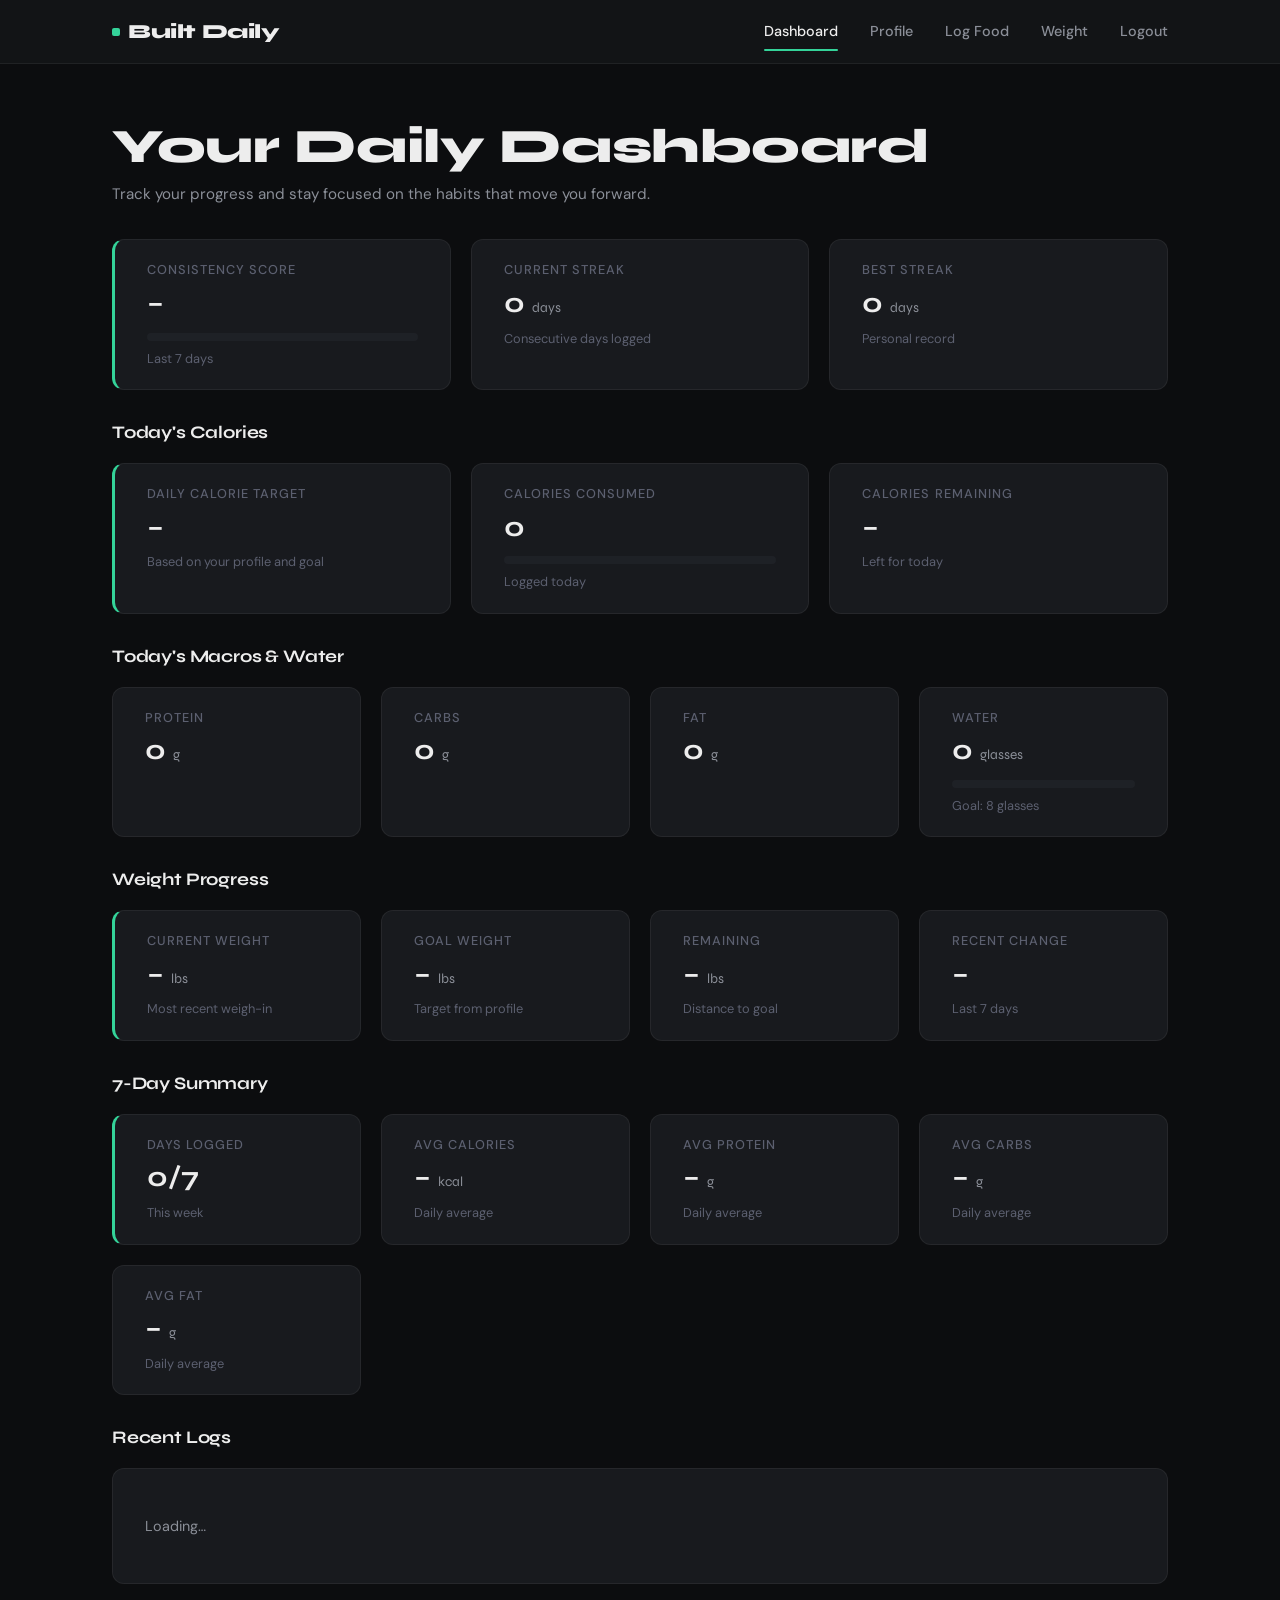
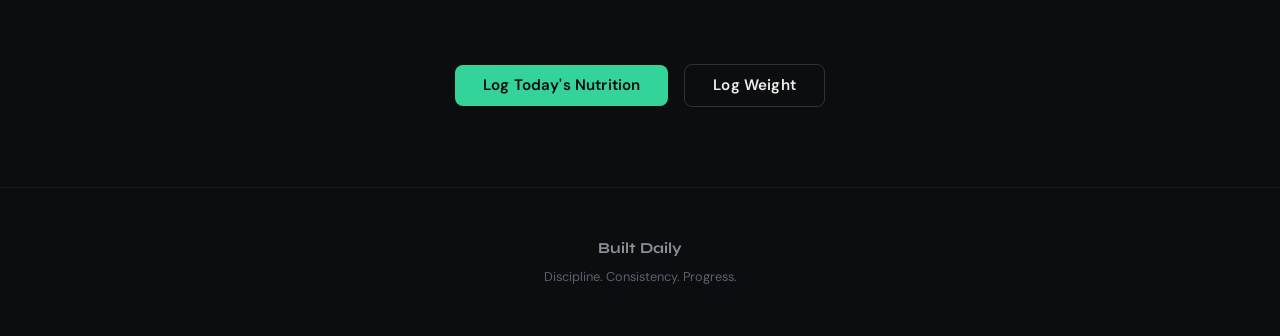
==== commit 1b6950d2: "Fix weights table JS for new SQL schema and switch to imperial units (lbs, ft/in) Co-authored-by: cr" ====
--- a/dashboard.html
+++ b/dashboard.html
@@ -137,19 +137,19 @@
 
         <div class="stat-card accent-border">
           <span class="stat-label">Current Weight</span>
-          <span class="stat-value"><span id="dash-weight-current">–</span> <span class="stat-unit">kg</span></span>
+          <span class="stat-value"><span id="dash-weight-current">–</span> <span class="stat-unit">lbs</span></span>
           <span class="stat-note">Most recent weigh-in</span>
         </div>
 
         <div class="stat-card">
           <span class="stat-label">Goal Weight</span>
-          <span class="stat-value"><span id="dash-weight-goal">–</span> <span class="stat-unit">kg</span></span>
+          <span class="stat-value"><span id="dash-weight-goal">–</span> <span class="stat-unit">lbs</span></span>
           <span class="stat-note">Target from profile</span>
         </div>
 
         <div class="stat-card">
           <span class="stat-label">Remaining</span>
-          <span class="stat-value"><span id="dash-weight-remaining">–</span> <span class="stat-unit">kg</span></span>
+          <span class="stat-value"><span id="dash-weight-remaining">–</span> <span class="stat-unit">lbs</span></span>
           <span class="stat-note">Distance to goal</span>
         </div>
 
--- a/css/styles.css
+++ b/css/styles.css
@@ -287,24 +287,6 @@
 /* Mobile Nav */
 .nav-mobile {
   display: none;
-  position: fixed;
-  top: var(--header-height);
-  left: 0;
-  right: 0;
-  background: var(--bg-section);
-  border-bottom: 1px solid var(--border-subtle);
-  padding: var(--space-md) var(--space-lg) var(--space-lg);
-  transform: translateY(-10px);
-  opacity: 0;
-  pointer-events: none;
-  transition: transform 0.3s var(--ease), opacity 0.3s var(--ease);
-  z-index: 99;
-}
-
-.nav-mobile.open {
-  transform: translateY(0);
-  opacity: 1;
-  pointer-events: auto;
 }
 
 .nav-mobile a {
@@ -833,6 +815,69 @@
   margin-top: var(--space-sm);
 }
 
+/* --- Weight Page --- */
+.weight-form-section {
+  margin-bottom: var(--space-xl);
+}
+
+.weight-history-list {
+  list-style: none;
+  padding: 0;
+  margin: 0;
+}
+
+.weight-history-list li {
+  display: flex;
+  justify-content: space-between;
+  align-items: center;
+  padding: 0.85rem 0;
+  border-bottom: 1px solid var(--border-subtle);
+  font-size: 0.9rem;
+  color: var(--text-secondary);
+}
+
+.weight-history-list li:last-child {
+  border-bottom: none;
+}
+
+.weight-history-list li .date {
+  font-weight: 600;
+  color: var(--text-primary);
+  min-width: 100px;
+}
+
+.weight-entry-value {
+  display: flex;
+  align-items: center;
+  gap: var(--space-sm);
+}
+
+.weight-entry-value strong {
+  color: var(--text-primary);
+}
+
+.weight-change {
+  font-size: 0.8rem;
+  font-weight: 500;
+  padding: 0.15rem 0.5rem;
+  border-radius: 4px;
+}
+
+.weight-change.change-down {
+  color: var(--green);
+  background: var(--green-subtle);
+}
+
+.weight-change.change-up {
+  color: var(--red);
+  background: var(--red-subtle);
+}
+
+.weight-change.change-flat {
+  color: var(--text-muted);
+  background: rgba(255, 255, 255, 0.04);
+}
+
 /* --- Footer --- */
 .site-footer {
   padding: var(--space-xl) 0;
@@ -899,6 +944,24 @@
 
   .nav-mobile {
     display: block;
+    position: fixed;
+    top: var(--header-height);
+    left: 0;
+    right: 0;
+    background: var(--bg-section);
+    border-bottom: 1px solid var(--border-subtle);
+    padding: var(--space-md) var(--space-lg) var(--space-lg);
+    transform: translateY(-10px);
+    opacity: 0;
+    pointer-events: none;
+    transition: transform 0.3s var(--ease), opacity 0.3s var(--ease);
+    z-index: 99;
+  }
+
+  .nav-mobile.open {
+    transform: translateY(0);
+    opacity: 1;
+    pointer-events: auto;
   }
 
   .form-row {
@@ -943,6 +1006,16 @@
     align-items: flex-start;
     gap: 0.25rem;
   }
+
+  .weight-history-list li {
+    flex-direction: column;
+    align-items: flex-start;
+    gap: 0.25rem;
+  }
+
+  .dashboard-cta .btn {
+    margin-bottom: var(--space-sm);
+  }
 }
 
 @media (max-width: 480px) {
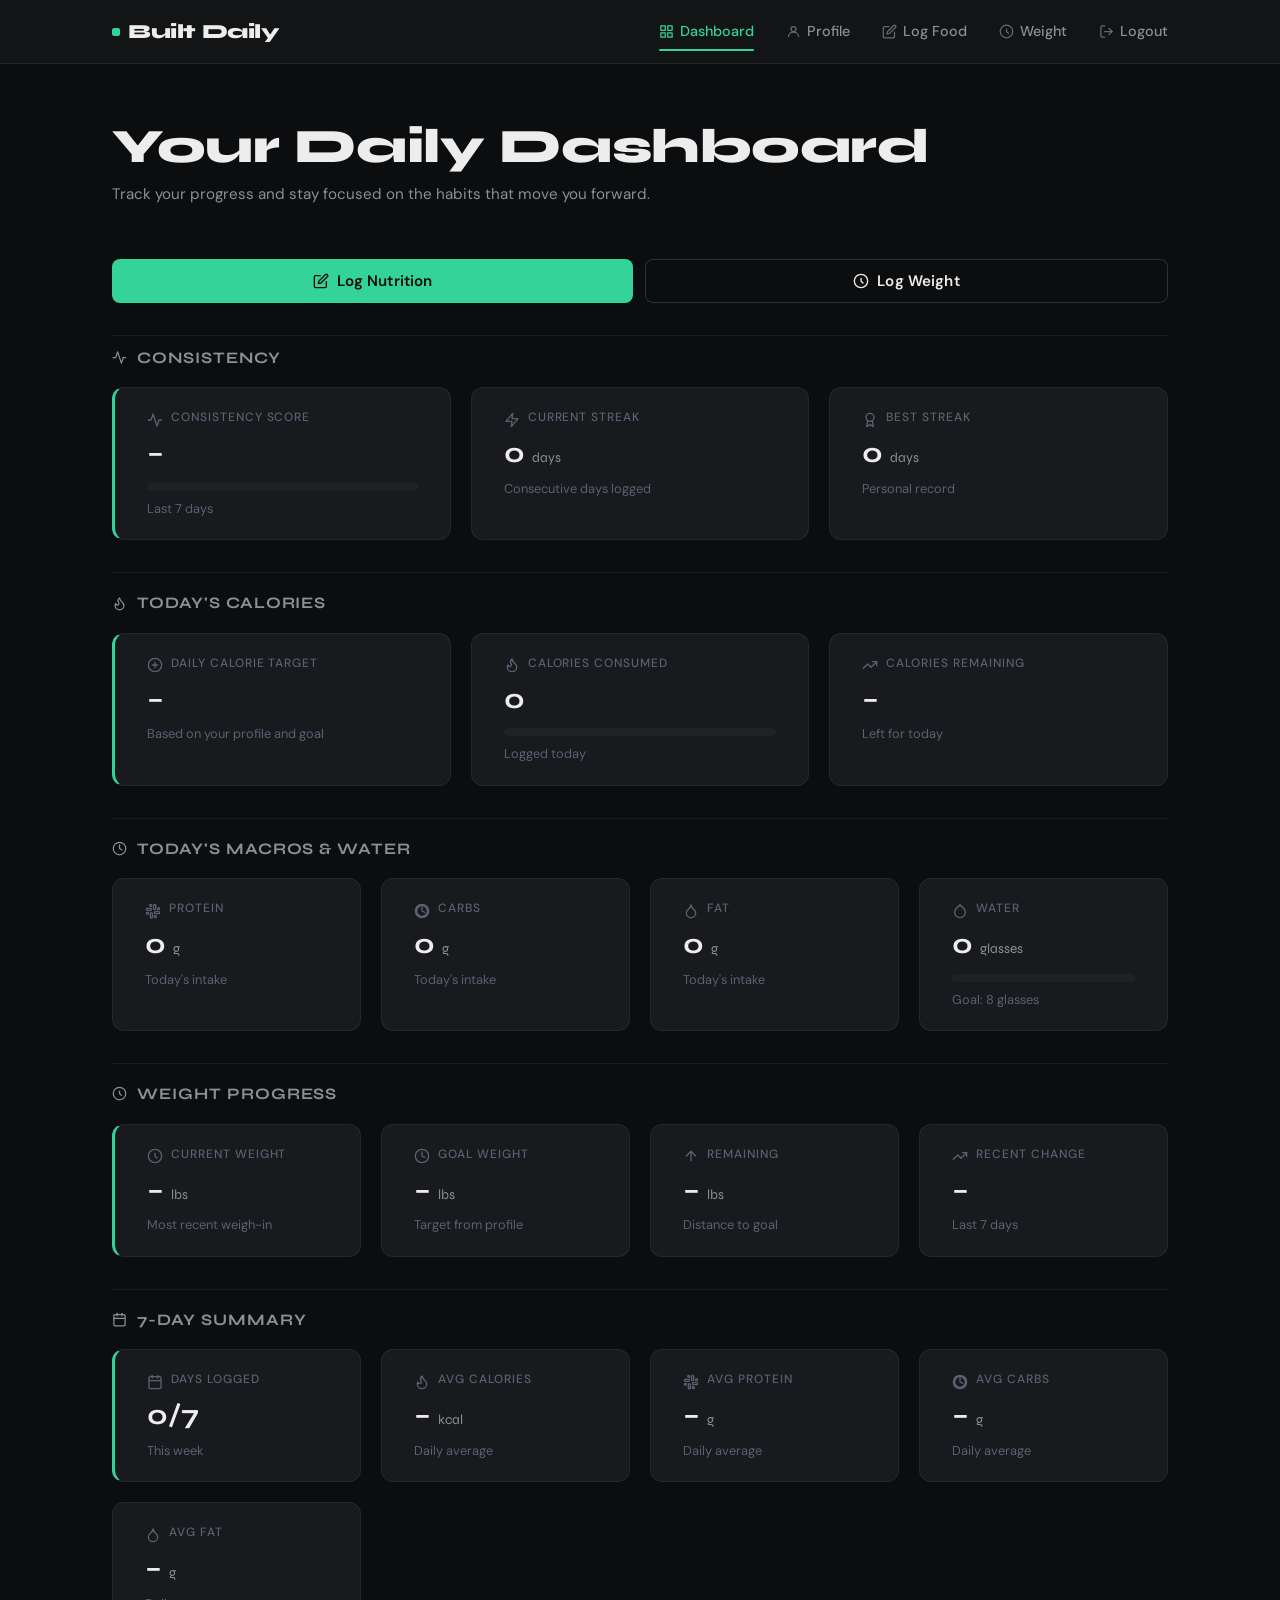
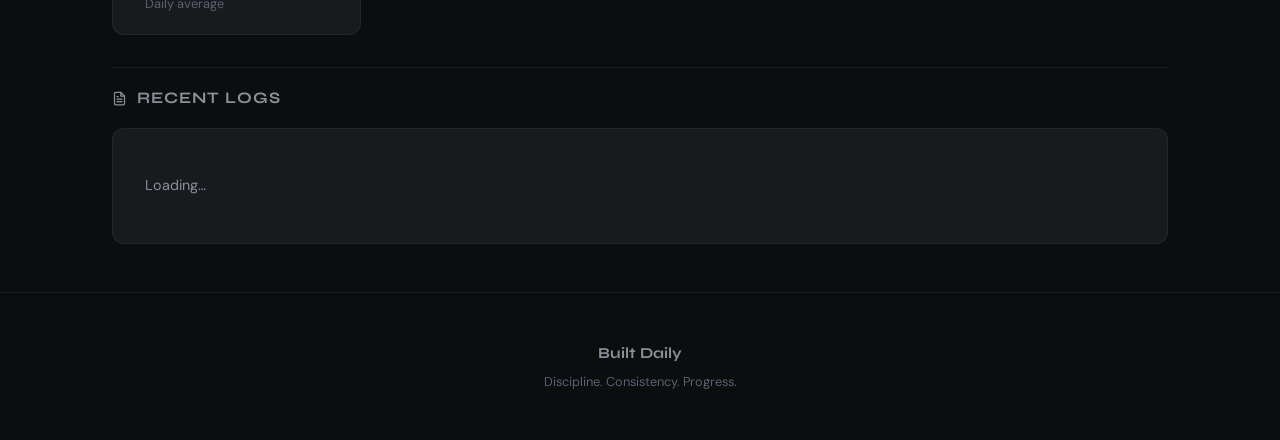
==== commit dc8e006c: "Phase 2 Visual Upgrade: icon system, quick actions, section grouping, empty states, nav refinement C" ====
--- a/dashboard.html
+++ b/dashboard.html
@@ -16,11 +16,26 @@
         Built Daily
       </a>
       <nav class="nav-desktop">
-        <a href="dashboard.html" class="active">Dashboard</a>
-        <a href="profile.html">Profile</a>
-        <a href="log.html">Log Food</a>
-        <a href="weight.html">Weight</a>
-        <a href="#" id="logout-btn">Logout</a>
+        <a href="dashboard.html" class="active">
+          <svg xmlns="http://www.w3.org/2000/svg" width="15" height="15" viewBox="0 0 24 24" fill="none" stroke="currentColor" stroke-width="2" stroke-linecap="round" stroke-linejoin="round"><rect x="3" y="3" width="7" height="7"/><rect x="14" y="3" width="7" height="7"/><rect x="14" y="14" width="7" height="7"/><rect x="3" y="14" width="7" height="7"/></svg>
+          Dashboard
+        </a>
+        <a href="profile.html">
+          <svg xmlns="http://www.w3.org/2000/svg" width="15" height="15" viewBox="0 0 24 24" fill="none" stroke="currentColor" stroke-width="2" stroke-linecap="round" stroke-linejoin="round"><circle cx="12" cy="8" r="4"/><path d="M4 20c0-4 3.6-7 8-7s8 3 8 7"/></svg>
+          Profile
+        </a>
+        <a href="log.html">
+          <svg xmlns="http://www.w3.org/2000/svg" width="15" height="15" viewBox="0 0 24 24" fill="none" stroke="currentColor" stroke-width="2" stroke-linecap="round" stroke-linejoin="round"><path d="M11 4H4a2 2 0 0 0-2 2v14a2 2 0 0 0 2 2h14a2 2 0 0 0 2-2v-7"/><path d="M18.5 2.5a2.121 2.121 0 0 1 3 3L12 15l-4 1 1-4 9.5-9.5z"/></svg>
+          Log Food
+        </a>
+        <a href="weight.html">
+          <svg xmlns="http://www.w3.org/2000/svg" width="15" height="15" viewBox="0 0 24 24" fill="none" stroke="currentColor" stroke-width="2" stroke-linecap="round" stroke-linejoin="round"><circle cx="12" cy="12" r="10"/><path d="M12 8v4l3 3"/></svg>
+          Weight
+        </a>
+        <a href="#" id="logout-btn">
+          <svg xmlns="http://www.w3.org/2000/svg" width="15" height="15" viewBox="0 0 24 24" fill="none" stroke="currentColor" stroke-width="2" stroke-linecap="round" stroke-linejoin="round"><path d="M9 21H5a2 2 0 0 1-2-2V5a2 2 0 0 1 2-2h4"/><polyline points="16 17 21 12 16 7"/><line x1="21" y1="12" x2="9" y2="12"/></svg>
+          Logout
+        </a>
       </nav>
       <button class="hamburger" aria-label="Toggle navigation">
         <span></span>
@@ -29,11 +44,26 @@
       </button>
     </div>
     <nav class="nav-mobile">
-      <a href="dashboard.html" class="active">Dashboard</a>
-      <a href="profile.html">Profile</a>
-      <a href="log.html">Log Food</a>
-      <a href="weight.html">Weight</a>
-      <a href="#" id="logout-btn-mobile">Logout</a>
+      <a href="dashboard.html" class="active">
+        <svg xmlns="http://www.w3.org/2000/svg" width="18" height="18" viewBox="0 0 24 24" fill="none" stroke="currentColor" stroke-width="2" stroke-linecap="round" stroke-linejoin="round"><rect x="3" y="3" width="7" height="7"/><rect x="14" y="3" width="7" height="7"/><rect x="14" y="14" width="7" height="7"/><rect x="3" y="14" width="7" height="7"/></svg>
+        Dashboard
+      </a>
+      <a href="profile.html">
+        <svg xmlns="http://www.w3.org/2000/svg" width="18" height="18" viewBox="0 0 24 24" fill="none" stroke="currentColor" stroke-width="2" stroke-linecap="round" stroke-linejoin="round"><circle cx="12" cy="8" r="4"/><path d="M4 20c0-4 3.6-7 8-7s8 3 8 7"/></svg>
+        Profile
+      </a>
+      <a href="log.html">
+        <svg xmlns="http://www.w3.org/2000/svg" width="18" height="18" viewBox="0 0 24 24" fill="none" stroke="currentColor" stroke-width="2" stroke-linecap="round" stroke-linejoin="round"><path d="M11 4H4a2 2 0 0 0-2 2v14a2 2 0 0 0 2 2h14a2 2 0 0 0 2-2v-7"/><path d="M18.5 2.5a2.121 2.121 0 0 1 3 3L12 15l-4 1 1-4 9.5-9.5z"/></svg>
+        Log Food
+      </a>
+      <a href="weight.html">
+        <svg xmlns="http://www.w3.org/2000/svg" width="18" height="18" viewBox="0 0 24 24" fill="none" stroke="currentColor" stroke-width="2" stroke-linecap="round" stroke-linejoin="round"><circle cx="12" cy="12" r="10"/><path d="M12 8v4l3 3"/></svg>
+        Weight
+      </a>
+      <a href="#" id="logout-btn-mobile">
+        <svg xmlns="http://www.w3.org/2000/svg" width="18" height="18" viewBox="0 0 24 24" fill="none" stroke="currentColor" stroke-width="2" stroke-linecap="round" stroke-linejoin="round"><path d="M9 21H5a2 2 0 0 1-2-2V5a2 2 0 0 1 2-2h4"/><polyline points="16 17 21 12 16 7"/><line x1="21" y1="12" x2="9" y2="12"/></svg>
+        Logout
+      </a>
     </nav>
   </header>
 
@@ -48,11 +78,32 @@
         <p>Track your progress and stay focused on the habits that move you forward.</p>
       </div>
 
+      <!-- Quick Actions -->
+      <div class="quick-actions animate-in delay-1">
+        <a href="log.html" class="btn btn-primary">
+          <svg xmlns="http://www.w3.org/2000/svg" width="16" height="16" viewBox="0 0 24 24" fill="none" stroke="currentColor" stroke-width="2" stroke-linecap="round" stroke-linejoin="round"><path d="M11 4H4a2 2 0 0 0-2 2v14a2 2 0 0 0 2 2h14a2 2 0 0 0 2-2v-7"/><path d="M18.5 2.5a2.121 2.121 0 0 1 3 3L12 15l-4 1 1-4 9.5-9.5z"/></svg>
+          Log Nutrition
+        </a>
+        <a href="weight.html" class="btn btn-ghost">
+          <svg xmlns="http://www.w3.org/2000/svg" width="16" height="16" viewBox="0 0 24 24" fill="none" stroke="currentColor" stroke-width="2" stroke-linecap="round" stroke-linejoin="round"><circle cx="12" cy="12" r="10"/><path d="M12 8v4l3 3"/></svg>
+          Log Weight
+        </a>
+      </div>
+
       <!-- Consistency & Streaks -->
+      <h3 class="dashboard-section-title animate-in delay-1">
+        <svg xmlns="http://www.w3.org/2000/svg" width="15" height="15" viewBox="0 0 24 24" fill="none" stroke="currentColor" stroke-width="2" stroke-linecap="round" stroke-linejoin="round"><polyline points="22 12 18 12 15 21 9 3 6 12 2 12"/></svg>
+        Consistency
+      </h3>
       <div class="stats-grid animate-in delay-1">
 
         <div class="stat-card accent-border">
-          <span class="stat-label">Consistency Score</span>
+          <div class="stat-card-header">
+            <span class="stat-card-icon">
+              <svg xmlns="http://www.w3.org/2000/svg" viewBox="0 0 24 24" fill="none" stroke="currentColor" stroke-width="2" stroke-linecap="round" stroke-linejoin="round"><polyline points="22 12 18 12 15 21 9 3 6 12 2 12"/></svg>
+            </span>
+            <span class="stat-label">Consistency Score</span>
+          </div>
           <span class="stat-value" id="dash-consistency">–</span>
           <div class="progress-track">
             <div class="progress-bar" id="dash-consistency-bar"></div>
@@ -61,13 +112,23 @@
         </div>
 
         <div class="stat-card">
-          <span class="stat-label">Current Streak</span>
+          <div class="stat-card-header">
+            <span class="stat-card-icon">
+              <svg xmlns="http://www.w3.org/2000/svg" viewBox="0 0 24 24" fill="none" stroke="currentColor" stroke-width="2" stroke-linecap="round" stroke-linejoin="round"><polygon points="13 2 3 14 12 14 11 22 21 10 12 10 13 2"/></svg>
+            </span>
+            <span class="stat-label">Current Streak</span>
+          </div>
           <span class="stat-value"><span id="dash-streak">0</span> <span class="stat-unit">days</span></span>
           <span class="stat-note">Consecutive days logged</span>
         </div>
 
         <div class="stat-card">
-          <span class="stat-label">Best Streak</span>
+          <div class="stat-card-header">
+            <span class="stat-card-icon">
+              <svg xmlns="http://www.w3.org/2000/svg" viewBox="0 0 24 24" fill="none" stroke="currentColor" stroke-width="2" stroke-linecap="round" stroke-linejoin="round"><circle cx="12" cy="8" r="6"/><path d="M15.477 12.89L17 22l-5-3-5 3 1.523-9.11"/></svg>
+            </span>
+            <span class="stat-label">Best Streak</span>
+          </div>
           <span class="stat-value"><span id="dash-best-streak">0</span> <span class="stat-unit">days</span></span>
           <span class="stat-note">Personal record</span>
         </div>
@@ -75,17 +136,30 @@
       </div>
 
       <!-- Calorie Stats -->
-      <h3 class="dashboard-section-title animate-in delay-2">Today's Calories</h3>
+      <h3 class="dashboard-section-title animate-in delay-2">
+        <svg xmlns="http://www.w3.org/2000/svg" width="15" height="15" viewBox="0 0 24 24" fill="none" stroke="currentColor" stroke-width="2" stroke-linecap="round" stroke-linejoin="round"><path d="M8.5 14.5A2.5 2.5 0 0 0 11 12c0-1.38-.5-2-1-3-1.072-2.143-.224-4.054 2-6 .5 2.5 2 4.9 4 6.5 2 1.6 3 3.5 3 5.5a7 7 0 1 1-14 0c0-1.153.433-2.294 1-3a2.5 2.5 0 0 0 2.5 2.5z"/></svg>
+        Today's Calories
+      </h3>
       <div class="stats-grid animate-in delay-2">
 
         <div class="stat-card accent-border">
-          <span class="stat-label">Daily Calorie Target</span>
+          <div class="stat-card-header">
+            <span class="stat-card-icon">
+              <svg xmlns="http://www.w3.org/2000/svg" viewBox="0 0 24 24" fill="none" stroke="currentColor" stroke-width="2" stroke-linecap="round" stroke-linejoin="round"><circle cx="12" cy="12" r="10"/><line x1="12" y1="8" x2="12" y2="16"/><line x1="8" y1="12" x2="16" y2="12"/></svg>
+            </span>
+            <span class="stat-label">Daily Calorie Target</span>
+          </div>
           <span class="stat-value" id="dash-calories-target">–</span>
           <span class="stat-note">Based on your profile and goal</span>
         </div>
 
         <div class="stat-card">
-          <span class="stat-label">Calories Consumed</span>
+          <div class="stat-card-header">
+            <span class="stat-card-icon">
+              <svg xmlns="http://www.w3.org/2000/svg" viewBox="0 0 24 24" fill="none" stroke="currentColor" stroke-width="2" stroke-linecap="round" stroke-linejoin="round"><path d="M8.5 14.5A2.5 2.5 0 0 0 11 12c0-1.38-.5-2-1-3-1.072-2.143-.224-4.054 2-6 .5 2.5 2 4.9 4 6.5 2 1.6 3 3.5 3 5.5a7 7 0 1 1-14 0c0-1.153.433-2.294 1-3a2.5 2.5 0 0 0 2.5 2.5z"/></svg>
+            </span>
+            <span class="stat-label">Calories Consumed</span>
+          </div>
           <span class="stat-value" id="dash-calories-consumed">0</span>
           <div class="progress-track">
             <div class="progress-bar" id="dash-calories-bar"></div>
@@ -94,7 +168,12 @@
         </div>
 
         <div class="stat-card">
-          <span class="stat-label">Calories Remaining</span>
+          <div class="stat-card-header">
+            <span class="stat-card-icon">
+              <svg xmlns="http://www.w3.org/2000/svg" viewBox="0 0 24 24" fill="none" stroke="currentColor" stroke-width="2" stroke-linecap="round" stroke-linejoin="round"><polyline points="22 7 13.5 15.5 8.5 10.5 2 17"/><polyline points="16 7 22 7 22 13"/></svg>
+            </span>
+            <span class="stat-label">Calories Remaining</span>
+          </div>
           <span class="stat-value" id="dash-calories-remaining">–</span>
           <span class="stat-note">Left for today</span>
         </div>
@@ -102,26 +181,52 @@
       </div>
 
       <!-- Macros & Water -->
-      <h3 class="dashboard-section-title animate-in delay-2">Today's Macros & Water</h3>
+      <h3 class="dashboard-section-title animate-in delay-2">
+        <svg xmlns="http://www.w3.org/2000/svg" width="15" height="15" viewBox="0 0 24 24" fill="none" stroke="currentColor" stroke-width="2" stroke-linecap="round" stroke-linejoin="round"><path d="M12 2C6.48 2 2 6.48 2 12s4.48 10 10 10 10-4.48 10-10S17.52 2 12 2z"/><path d="M12 6v6l4 2"/></svg>
+        Today's Macros & Water
+      </h3>
       <div class="stats-grid animate-in delay-2">
 
         <div class="stat-card">
-          <span class="stat-label">Protein</span>
+          <div class="stat-card-header">
+            <span class="stat-card-icon">
+              <svg xmlns="http://www.w3.org/2000/svg" viewBox="0 0 24 24" fill="none" stroke="currentColor" stroke-width="2" stroke-linecap="round" stroke-linejoin="round"><path d="M14.5 10c-.83 0-1.5-.67-1.5-1.5v-5c0-.83.67-1.5 1.5-1.5s1.5.67 1.5 1.5v5c0 .83-.67 1.5-1.5 1.5z"/><path d="M20.5 10H19V8.5c0-.83.67-1.5 1.5-1.5s1.5.67 1.5 1.5-.67 1.5-1.5 1.5z"/><path d="M9.5 14.5c.83 0 1.5.67 1.5 1.5v5c0 .83-.67 1.5-1.5 1.5S8 21.83 8 21v-5c0-.83.67-1.5 1.5-1.5z"/><path d="M3.5 14H5v1.5c0 .83-.67 1.5-1.5 1.5S2 16.33 2 15.5 2.67 14 3.5 14z"/><path d="M14 14.5c0-.83.67-1.5 1.5-1.5h5c.83 0 1.5.67 1.5 1.5s-.67 1.5-1.5 1.5h-5c-.83 0-1.5-.67-1.5-1.5z"/><path d="M15.5 19H14v1.5c0 .83.67 1.5 1.5 1.5s1.5-.67 1.5-1.5-.67-1.5-1.5-1.5z"/><path d="M10 9.5C10 8.67 9.33 8 8.5 8H3.5C2.67 8 2 8.67 2 9.5S2.67 11 3.5 11h5c.83 0 1.5-.67 1.5-1.5z"/><path d="M8.5 5H10V3.5C10 2.67 9.33 2 8.5 2S7 2.67 7 3.5 7.67 5 8.5 5z"/></svg>
+            </span>
+            <span class="stat-label">Protein</span>
+          </div>
           <span class="stat-value"><span id="dash-protein">0</span> <span class="stat-unit">g</span></span>
-        </div>
-
-        <div class="stat-card">
-          <span class="stat-label">Carbs</span>
+          <span class="stat-note">Today's intake</span>
+        </div>
+
+        <div class="stat-card">
+          <div class="stat-card-header">
+            <span class="stat-card-icon">
+              <svg xmlns="http://www.w3.org/2000/svg" viewBox="0 0 24 24" fill="none" stroke="currentColor" stroke-width="2" stroke-linecap="round" stroke-linejoin="round"><path d="M12 2a10 10 0 1 0 10 10A10 10 0 0 0 12 2zm0 18a8 8 0 1 1 8-8 8 8 0 0 1-8 8z"/><path d="M12 6v6l4 2"/></svg>
+            </span>
+            <span class="stat-label">Carbs</span>
+          </div>
           <span class="stat-value"><span id="dash-carbs">0</span> <span class="stat-unit">g</span></span>
-        </div>
-
-        <div class="stat-card">
-          <span class="stat-label">Fat</span>
+          <span class="stat-note">Today's intake</span>
+        </div>
+
+        <div class="stat-card">
+          <div class="stat-card-header">
+            <span class="stat-card-icon">
+              <svg xmlns="http://www.w3.org/2000/svg" viewBox="0 0 24 24" fill="none" stroke="currentColor" stroke-width="2" stroke-linecap="round" stroke-linejoin="round"><path d="M12 22a7 7 0 0 0 7-7c0-2-1-3.9-3-5.5s-3.5-4-4-6.5c-.5 2.5-2 4.9-4 6.5C6 11.1 5 13 5 15a7 7 0 0 0 7 7z"/></svg>
+            </span>
+            <span class="stat-label">Fat</span>
+          </div>
           <span class="stat-value"><span id="dash-fat">0</span> <span class="stat-unit">g</span></span>
-        </div>
-
-        <div class="stat-card">
-          <span class="stat-label">Water</span>
+          <span class="stat-note">Today's intake</span>
+        </div>
+
+        <div class="stat-card">
+          <div class="stat-card-header">
+            <span class="stat-card-icon">
+              <svg xmlns="http://www.w3.org/2000/svg" viewBox="0 0 24 24" fill="none" stroke="currentColor" stroke-width="2" stroke-linecap="round" stroke-linejoin="round"><path d="M12 2.69l5.66 5.66a8 8 0 1 1-11.31 0z"/></svg>
+            </span>
+            <span class="stat-label">Water</span>
+          </div>
           <span class="stat-value"><span id="dash-water">0</span> <span class="stat-unit">glasses</span></span>
           <div class="progress-track">
             <div class="progress-bar" id="dash-water-bar"></div>
@@ -132,29 +237,52 @@
       </div>
 
       <!-- Weight Progress -->
-      <h3 class="dashboard-section-title animate-in delay-3">Weight Progress</h3>
+      <h3 class="dashboard-section-title animate-in delay-3">
+        <svg xmlns="http://www.w3.org/2000/svg" width="15" height="15" viewBox="0 0 24 24" fill="none" stroke="currentColor" stroke-width="2" stroke-linecap="round" stroke-linejoin="round"><circle cx="12" cy="12" r="10"/><path d="M12 8v4l3 3"/></svg>
+        Weight Progress
+      </h3>
       <div class="stats-grid animate-in delay-3">
 
         <div class="stat-card accent-border">
-          <span class="stat-label">Current Weight</span>
+          <div class="stat-card-header">
+            <span class="stat-card-icon">
+              <svg xmlns="http://www.w3.org/2000/svg" viewBox="0 0 24 24" fill="none" stroke="currentColor" stroke-width="2" stroke-linecap="round" stroke-linejoin="round"><circle cx="12" cy="12" r="10"/><path d="M12 8v4l3 3"/></svg>
+            </span>
+            <span class="stat-label">Current Weight</span>
+          </div>
           <span class="stat-value"><span id="dash-weight-current">–</span> <span class="stat-unit">lbs</span></span>
           <span class="stat-note">Most recent weigh-in</span>
         </div>
 
         <div class="stat-card">
-          <span class="stat-label">Goal Weight</span>
+          <div class="stat-card-header">
+            <span class="stat-card-icon">
+              <svg xmlns="http://www.w3.org/2000/svg" viewBox="0 0 24 24" fill="none" stroke="currentColor" stroke-width="2" stroke-linecap="round" stroke-linejoin="round"><circle cx="12" cy="12" r="10"/><polyline points="12 6 12 12 16 14"/></svg>
+            </span>
+            <span class="stat-label">Goal Weight</span>
+          </div>
           <span class="stat-value"><span id="dash-weight-goal">–</span> <span class="stat-unit">lbs</span></span>
           <span class="stat-note">Target from profile</span>
         </div>
 
         <div class="stat-card">
-          <span class="stat-label">Remaining</span>
+          <div class="stat-card-header">
+            <span class="stat-card-icon">
+              <svg xmlns="http://www.w3.org/2000/svg" viewBox="0 0 24 24" fill="none" stroke="currentColor" stroke-width="2" stroke-linecap="round" stroke-linejoin="round"><line x1="12" y1="19" x2="12" y2="5"/><polyline points="5 12 12 5 19 12"/></svg>
+            </span>
+            <span class="stat-label">Remaining</span>
+          </div>
           <span class="stat-value"><span id="dash-weight-remaining">–</span> <span class="stat-unit">lbs</span></span>
           <span class="stat-note">Distance to goal</span>
         </div>
 
         <div class="stat-card">
-          <span class="stat-label">Recent Change</span>
+          <div class="stat-card-header">
+            <span class="stat-card-icon">
+              <svg xmlns="http://www.w3.org/2000/svg" viewBox="0 0 24 24" fill="none" stroke="currentColor" stroke-width="2" stroke-linecap="round" stroke-linejoin="round"><polyline points="22 7 13.5 15.5 8.5 10.5 2 17"/><polyline points="16 7 22 7 22 13"/></svg>
+            </span>
+            <span class="stat-label">Recent Change</span>
+          </div>
           <span class="stat-value" id="dash-weight-change">–</span>
           <span class="stat-note">Last 7 days</span>
         </div>
@@ -162,35 +290,63 @@
       </div>
 
       <!-- Weekly Summary -->
-      <h3 class="dashboard-section-title animate-in delay-3">7-Day Summary</h3>
+      <h3 class="dashboard-section-title animate-in delay-3">
+        <svg xmlns="http://www.w3.org/2000/svg" width="15" height="15" viewBox="0 0 24 24" fill="none" stroke="currentColor" stroke-width="2" stroke-linecap="round" stroke-linejoin="round"><rect x="3" y="4" width="18" height="18" rx="2" ry="2"/><line x1="16" y1="2" x2="16" y2="6"/><line x1="8" y1="2" x2="8" y2="6"/><line x1="3" y1="10" x2="21" y2="10"/></svg>
+        7-Day Summary
+      </h3>
       <div class="stats-grid animate-in delay-3">
 
         <div class="stat-card accent-border">
-          <span class="stat-label">Days Logged</span>
+          <div class="stat-card-header">
+            <span class="stat-card-icon">
+              <svg xmlns="http://www.w3.org/2000/svg" viewBox="0 0 24 24" fill="none" stroke="currentColor" stroke-width="2" stroke-linecap="round" stroke-linejoin="round"><rect x="3" y="4" width="18" height="18" rx="2" ry="2"/><line x1="16" y1="2" x2="16" y2="6"/><line x1="8" y1="2" x2="8" y2="6"/><line x1="3" y1="10" x2="21" y2="10"/></svg>
+            </span>
+            <span class="stat-label">Days Logged</span>
+          </div>
           <span class="stat-value" id="dash-week-days">0/7</span>
           <span class="stat-note">This week</span>
         </div>
 
         <div class="stat-card">
-          <span class="stat-label">Avg Calories</span>
+          <div class="stat-card-header">
+            <span class="stat-card-icon">
+              <svg xmlns="http://www.w3.org/2000/svg" viewBox="0 0 24 24" fill="none" stroke="currentColor" stroke-width="2" stroke-linecap="round" stroke-linejoin="round"><path d="M8.5 14.5A2.5 2.5 0 0 0 11 12c0-1.38-.5-2-1-3-1.072-2.143-.224-4.054 2-6 .5 2.5 2 4.9 4 6.5 2 1.6 3 3.5 3 5.5a7 7 0 1 1-14 0c0-1.153.433-2.294 1-3a2.5 2.5 0 0 0 2.5 2.5z"/></svg>
+            </span>
+            <span class="stat-label">Avg Calories</span>
+          </div>
           <span class="stat-value"><span id="dash-week-calories">–</span> <span class="stat-unit">kcal</span></span>
           <span class="stat-note">Daily average</span>
         </div>
 
         <div class="stat-card">
-          <span class="stat-label">Avg Protein</span>
+          <div class="stat-card-header">
+            <span class="stat-card-icon">
+              <svg xmlns="http://www.w3.org/2000/svg" viewBox="0 0 24 24" fill="none" stroke="currentColor" stroke-width="2" stroke-linecap="round" stroke-linejoin="round"><path d="M14.5 10c-.83 0-1.5-.67-1.5-1.5v-5c0-.83.67-1.5 1.5-1.5s1.5.67 1.5 1.5v5c0 .83-.67 1.5-1.5 1.5z"/><path d="M20.5 10H19V8.5c0-.83.67-1.5 1.5-1.5s1.5.67 1.5 1.5-.67 1.5-1.5 1.5z"/><path d="M9.5 14.5c.83 0 1.5.67 1.5 1.5v5c0 .83-.67 1.5-1.5 1.5S8 21.83 8 21v-5c0-.83.67-1.5 1.5-1.5z"/><path d="M3.5 14H5v1.5c0 .83-.67 1.5-1.5 1.5S2 16.33 2 15.5 2.67 14 3.5 14z"/><path d="M14 14.5c0-.83.67-1.5 1.5-1.5h5c.83 0 1.5.67 1.5 1.5s-.67 1.5-1.5 1.5h-5c-.83 0-1.5-.67-1.5-1.5z"/><path d="M15.5 19H14v1.5c0 .83.67 1.5 1.5 1.5s1.5-.67 1.5-1.5-.67-1.5-1.5-1.5z"/><path d="M10 9.5C10 8.67 9.33 8 8.5 8H3.5C2.67 8 2 8.67 2 9.5S2.67 11 3.5 11h5c.83 0 1.5-.67 1.5-1.5z"/><path d="M8.5 5H10V3.5C10 2.67 9.33 2 8.5 2S7 2.67 7 3.5 7.67 5 8.5 5z"/></svg>
+            </span>
+            <span class="stat-label">Avg Protein</span>
+          </div>
           <span class="stat-value"><span id="dash-week-protein">–</span> <span class="stat-unit">g</span></span>
           <span class="stat-note">Daily average</span>
         </div>
 
         <div class="stat-card">
-          <span class="stat-label">Avg Carbs</span>
+          <div class="stat-card-header">
+            <span class="stat-card-icon">
+              <svg xmlns="http://www.w3.org/2000/svg" viewBox="0 0 24 24" fill="none" stroke="currentColor" stroke-width="2" stroke-linecap="round" stroke-linejoin="round"><path d="M12 2a10 10 0 1 0 10 10A10 10 0 0 0 12 2zm0 18a8 8 0 1 1 8-8 8 8 0 0 1-8 8z"/><path d="M12 6v6l4 2"/></svg>
+            </span>
+            <span class="stat-label">Avg Carbs</span>
+          </div>
           <span class="stat-value"><span id="dash-week-carbs">–</span> <span class="stat-unit">g</span></span>
           <span class="stat-note">Daily average</span>
         </div>
 
         <div class="stat-card">
-          <span class="stat-label">Avg Fat</span>
+          <div class="stat-card-header">
+            <span class="stat-card-icon">
+              <svg xmlns="http://www.w3.org/2000/svg" viewBox="0 0 24 24" fill="none" stroke="currentColor" stroke-width="2" stroke-linecap="round" stroke-linejoin="round"><path d="M12 22a7 7 0 0 0 7-7c0-2-1-3.9-3-5.5s-3.5-4-4-6.5c-.5 2.5-2 4.9-4 6.5C6 11.1 5 13 5 15a7 7 0 0 0 7 7z"/></svg>
+            </span>
+            <span class="stat-label">Avg Fat</span>
+          </div>
           <span class="stat-value"><span id="dash-week-fat">–</span> <span class="stat-unit">g</span></span>
           <span class="stat-note">Daily average</span>
         </div>
@@ -198,17 +354,14 @@
       </div>
 
       <!-- Recent Logs -->
-      <h3 class="dashboard-section-title animate-in delay-4">Recent Logs</h3>
+      <h3 class="dashboard-section-title animate-in delay-4">
+        <svg xmlns="http://www.w3.org/2000/svg" width="15" height="15" viewBox="0 0 24 24" fill="none" stroke="currentColor" stroke-width="2" stroke-linecap="round" stroke-linejoin="round"><path d="M14 2H6a2 2 0 0 0-2 2v16a2 2 0 0 0 2 2h12a2 2 0 0 0 2-2V8z"/><polyline points="14 2 14 8 20 8"/><line x1="16" y1="13" x2="8" y2="13"/><line x1="16" y1="17" x2="8" y2="17"/><polyline points="10 9 9 9 8 9"/></svg>
+        Recent Logs
+      </h3>
       <div class="card recent-logs-card animate-in delay-4">
         <ul class="recent-logs-list" id="recent-logs-list">
           <li class="text-muted" style="padding:0.85rem 0">Loading…</li>
         </ul>
-      </div>
-
-      <!-- CTAs -->
-      <div class="dashboard-cta animate-in delay-5">
-        <a href="log.html" class="btn btn-primary">Log Today's Nutrition</a>
-        <a href="weight.html" class="btn btn-ghost" style="margin-left: var(--space-sm);">Log Weight</a>
       </div>
 
     </div>
--- a/css/styles.css
+++ b/css/styles.css
@@ -1,5 +1,5 @@
 /* ============================================
-   BUILT DAILY — Design System
+   BUILT DAILY — Design System v2
    Dark, disciplined, high-contrast, premium
    ============================================ */
 
@@ -219,6 +219,9 @@
 }
 
 .nav-desktop a {
+  display: flex;
+  align-items: center;
+  gap: 0.375rem;
   font-size: 0.9rem;
   font-weight: 500;
   color: var(--text-secondary);
@@ -228,9 +231,27 @@
   transition: color 0.2s var(--ease);
 }
 
+.nav-desktop a svg {
+  width: 15px;
+  height: 15px;
+  stroke: currentColor;
+  flex-shrink: 0;
+  opacity: 0.7;
+  transition: opacity 0.2s var(--ease);
+}
+
 .nav-desktop a:hover,
 .nav-desktop a.active {
   color: var(--text-primary);
+}
+
+.nav-desktop a:hover svg,
+.nav-desktop a.active svg {
+  opacity: 1;
+}
+
+.nav-desktop a.active {
+  color: var(--accent);
 }
 
 .nav-desktop a.active::after {
@@ -290,7 +311,9 @@
 }
 
 .nav-mobile a {
-  display: block;
+  display: flex;
+  align-items: center;
+  gap: 0.75rem;
   font-size: 1.05rem;
   font-weight: 500;
   color: var(--text-secondary);
@@ -299,6 +322,15 @@
   transition: color 0.2s var(--ease);
 }
 
+.nav-mobile a svg {
+  width: 18px;
+  height: 18px;
+  stroke: currentColor;
+  flex-shrink: 0;
+  opacity: 0.6;
+  transition: opacity 0.2s var(--ease);
+}
+
 .nav-mobile a:last-child {
   border-bottom: none;
 }
@@ -306,6 +338,11 @@
 .nav-mobile a:hover,
 .nav-mobile a.active {
   color: var(--text-primary);
+}
+
+.nav-mobile a:hover svg,
+.nav-mobile a.active svg {
+  opacity: 1;
 }
 
 .nav-mobile a.active {
@@ -344,6 +381,7 @@
   display: inline-flex;
   align-items: center;
   justify-content: center;
+  gap: 0.5rem;
   font-family: var(--font-body);
   font-weight: 600;
   font-size: 0.95rem;
@@ -357,6 +395,13 @@
   letter-spacing: 0.01em;
 }
 
+.btn svg {
+  width: 16px;
+  height: 16px;
+  stroke: currentColor;
+  flex-shrink: 0;
+}
+
 .btn-primary {
   background: var(--accent);
   color: var(--text-on-accent);
@@ -415,10 +460,36 @@
   display: flex;
   flex-direction: column;
   gap: var(--space-xs);
+  transition: border-color 0.2s var(--ease), box-shadow 0.2s var(--ease);
+}
+
+.stat-card:hover {
+  border-color: var(--border-default);
+  box-shadow: 0 2px 16px rgba(0, 0, 0, 0.2);
+}
+
+.stat-card-header {
+  display: flex;
+  align-items: center;
+  gap: 0.5rem;
+  margin-bottom: 0.25rem;
+}
+
+.stat-card-icon {
+  width: 16px;
+  height: 16px;
+  color: var(--text-muted);
+  flex-shrink: 0;
+}
+
+.stat-card-icon svg {
+  width: 16px;
+  height: 16px;
+  stroke: currentColor;
 }
 
 .stat-card .stat-label {
-  font-size: 0.8rem;
+  font-size: 0.75rem;
   font-weight: 500;
   color: var(--text-muted);
   text-transform: uppercase;
@@ -709,7 +780,7 @@
 
 .stats-grid {
   display: grid;
-  grid-template-columns: repeat(auto-fit, minmax(200px, 1fr));
+  grid-template-columns: repeat(auto-fit, minmax(210px, 1fr));
   gap: var(--space-md);
   margin-bottom: var(--space-lg);
 }
@@ -722,11 +793,36 @@
 }
 
 .dashboard-section-title {
+  display: flex;
+  align-items: center;
+  gap: 0.625rem;
   font-family: var(--font-heading);
   font-weight: 700;
-  font-size: 1.1rem;
-  color: var(--text-primary);
+  font-size: 1rem;
+  color: var(--text-secondary);
+  text-transform: uppercase;
+  letter-spacing: 0.06em;
   margin-bottom: var(--space-md);
+  padding-top: var(--space-md);
+  border-top: 1px solid var(--border-subtle);
+}
+
+.dashboard-section-title:first-of-type {
+  border-top: none;
+  padding-top: 0;
+}
+
+.dashboard-section-icon {
+  width: 15px;
+  height: 15px;
+  color: var(--text-muted);
+  flex-shrink: 0;
+}
+
+.dashboard-section-icon svg {
+  width: 15px;
+  height: 15px;
+  stroke: currentColor;
 }
 
 .dashboard-cta {
@@ -1029,3 +1125,97 @@
     max-width: 280px;
   }
 }
+
+/* --- Quick Action Area --- */
+.quick-actions {
+  display: flex;
+  gap: var(--space-sm);
+  flex-wrap: wrap;
+  padding: var(--space-lg) 0;
+  margin-bottom: var(--space-sm);
+  border-bottom: 1px solid var(--border-subtle);
+}
+
+.quick-actions .btn {
+  flex: 1;
+  min-width: 160px;
+}
+
+/* --- Empty State --- */
+.empty-state {
+  display: flex;
+  flex-direction: column;
+  align-items: center;
+  justify-content: center;
+  padding: var(--space-xl) var(--space-lg);
+  text-align: center;
+  gap: var(--space-sm);
+}
+
+.empty-state-icon {
+  width: 32px;
+  height: 32px;
+  color: var(--text-muted);
+  margin-bottom: 0.25rem;
+}
+
+.empty-state-icon svg {
+  width: 32px;
+  height: 32px;
+  stroke: currentColor;
+}
+
+.empty-state p {
+  font-size: 0.9rem;
+  color: var(--text-muted);
+  line-height: 1.5;
+}
+
+/* --- Dashboard Header improvement --- */
+.dashboard-header {
+  padding: var(--space-xl) 0 var(--space-md);
+}
+
+.dashboard-header h1 {
+  margin-bottom: 0.375rem;
+}
+
+.dashboard-header p {
+  font-size: 0.95rem;
+}
+
+/* --- Logo mark dot pulse --- */
+.logo .logo-mark {
+  position: relative;
+}
+
+/* --- Section visual separator --- */
+.dashboard-section {
+  margin-bottom: var(--space-sm);
+}
+
+/* --- Responsive additions --- */
+@media (max-width: 768px) {
+  .quick-actions {
+    flex-direction: column;
+  }
+
+  .quick-actions .btn {
+    min-width: unset;
+    width: 100%;
+  }
+
+  .stats-grid {
+    grid-template-columns: repeat(auto-fit, minmax(160px, 1fr));
+  }
+
+  .dashboard-section-title {
+    font-size: 0.85rem;
+  }
+}
+
+@media (max-width: 480px) {
+  .stats-grid {
+    grid-template-columns: 1fr;
+  }
+}
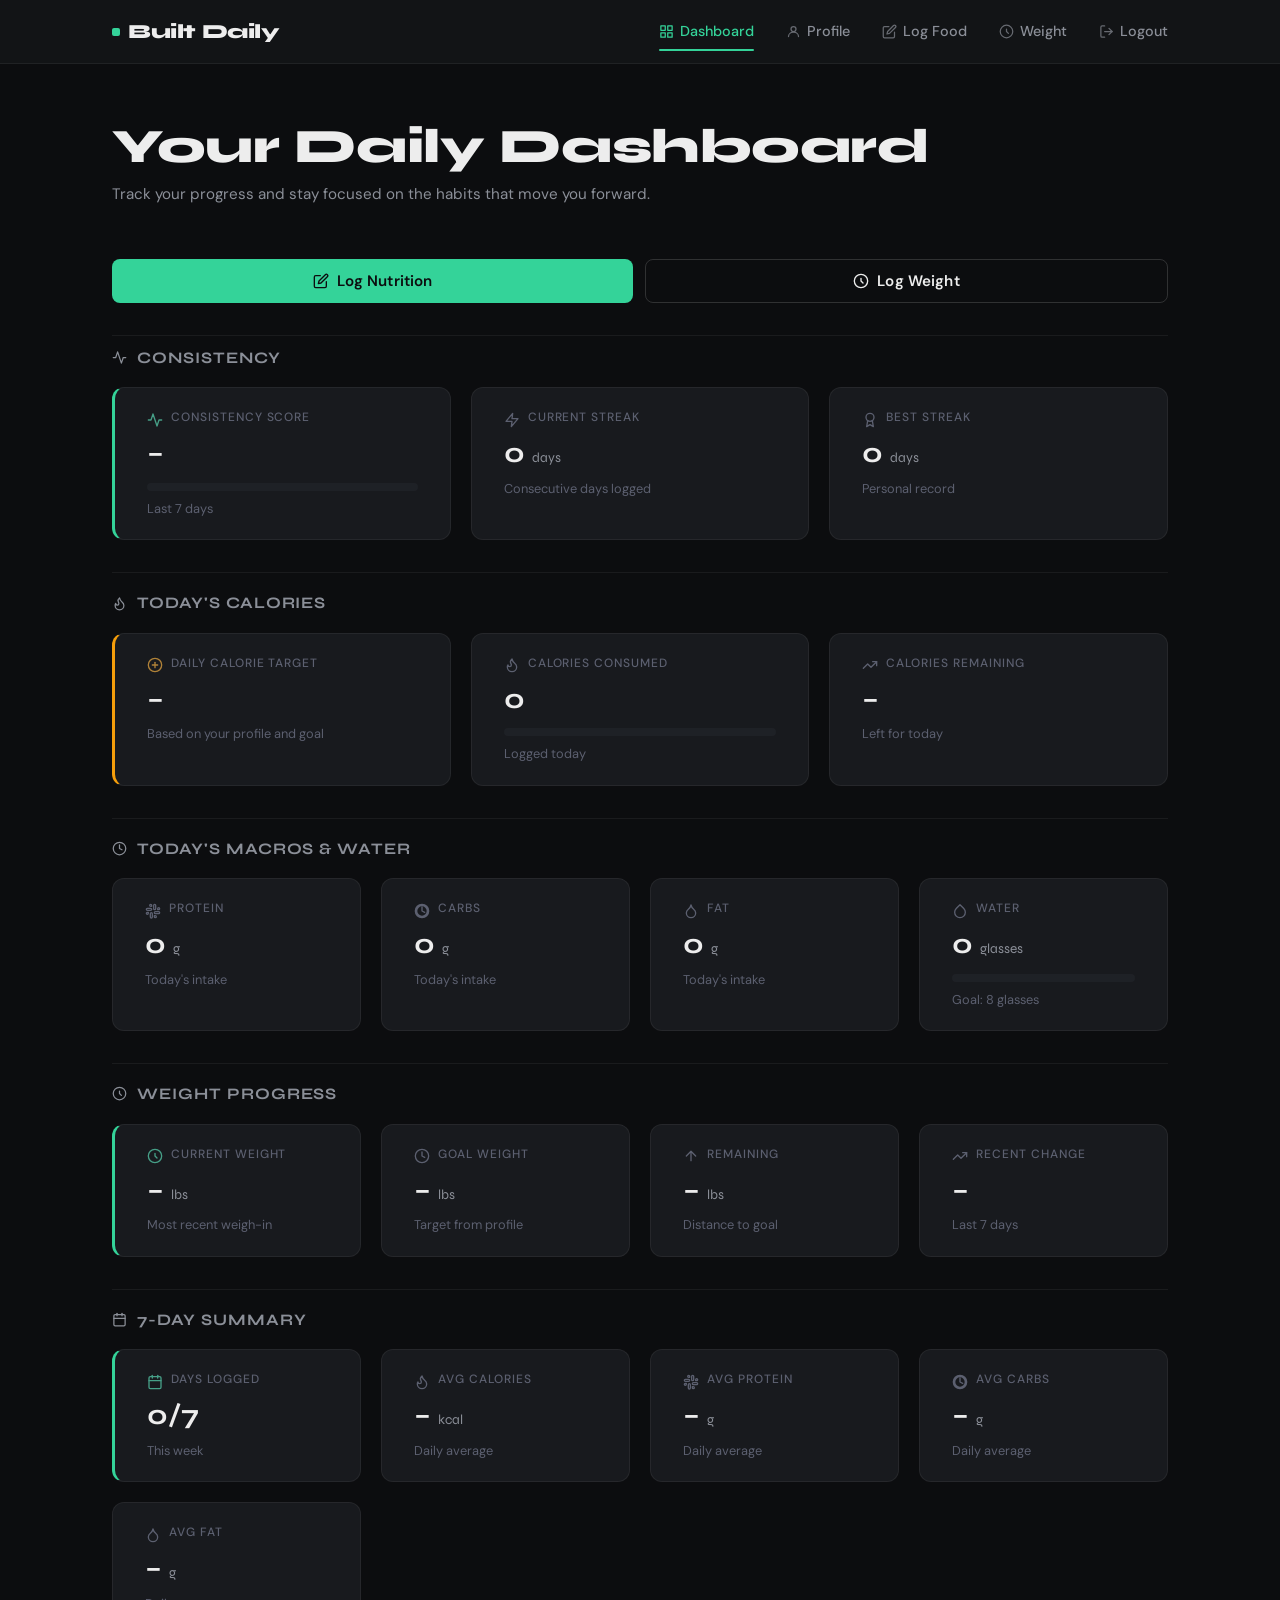
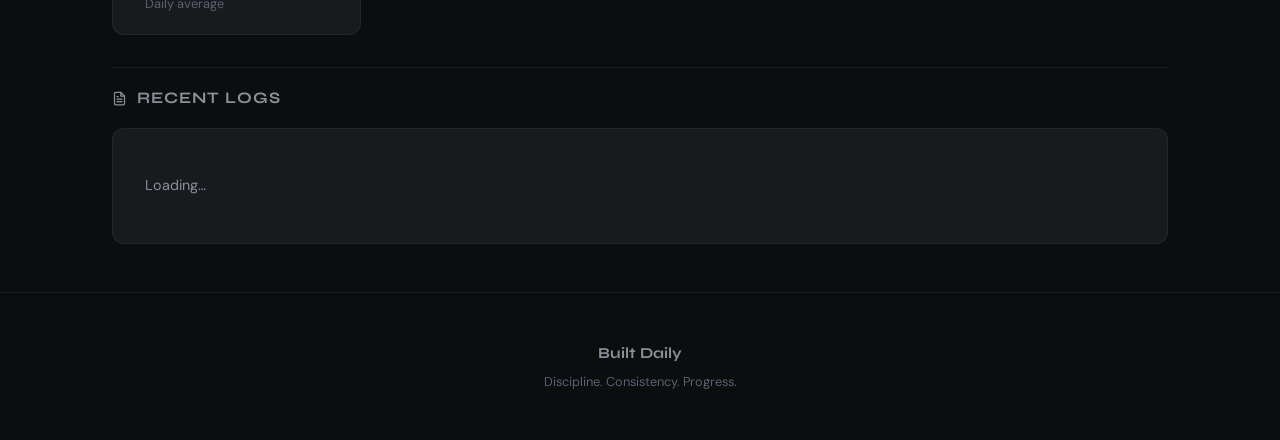
==== commit f1124042: "Phase 2: add app-wide category accent system to CSS, dashboard, log, and weight pages Co-authored-by" ====
--- a/dashboard.html
+++ b/dashboard.html
@@ -142,7 +142,7 @@
       </h3>
       <div class="stats-grid animate-in delay-2">
 
-        <div class="stat-card accent-border">
+        <div class="stat-card stat-card--calories accent-border">
           <div class="stat-card-header">
             <span class="stat-card-icon">
               <svg xmlns="http://www.w3.org/2000/svg" viewBox="0 0 24 24" fill="none" stroke="currentColor" stroke-width="2" stroke-linecap="round" stroke-linejoin="round"><circle cx="12" cy="12" r="10"/><line x1="12" y1="8" x2="12" y2="16"/><line x1="8" y1="12" x2="16" y2="12"/></svg>
@@ -153,7 +153,7 @@
           <span class="stat-note">Based on your profile and goal</span>
         </div>
 
-        <div class="stat-card">
+        <div class="stat-card stat-card--calories">
           <div class="stat-card-header">
             <span class="stat-card-icon">
               <svg xmlns="http://www.w3.org/2000/svg" viewBox="0 0 24 24" fill="none" stroke="currentColor" stroke-width="2" stroke-linecap="round" stroke-linejoin="round"><path d="M8.5 14.5A2.5 2.5 0 0 0 11 12c0-1.38-.5-2-1-3-1.072-2.143-.224-4.054 2-6 .5 2.5 2 4.9 4 6.5 2 1.6 3 3.5 3 5.5a7 7 0 1 1-14 0c0-1.153.433-2.294 1-3a2.5 2.5 0 0 0 2.5 2.5z"/></svg>
@@ -167,7 +167,7 @@
           <span class="stat-note">Logged today</span>
         </div>
 
-        <div class="stat-card">
+        <div class="stat-card stat-card--calories">
           <div class="stat-card-header">
             <span class="stat-card-icon">
               <svg xmlns="http://www.w3.org/2000/svg" viewBox="0 0 24 24" fill="none" stroke="currentColor" stroke-width="2" stroke-linecap="round" stroke-linejoin="round"><polyline points="22 7 13.5 15.5 8.5 10.5 2 17"/><polyline points="16 7 22 7 22 13"/></svg>
@@ -187,7 +187,7 @@
       </h3>
       <div class="stats-grid animate-in delay-2">
 
-        <div class="stat-card">
+        <div class="stat-card stat-card--protein">
           <div class="stat-card-header">
             <span class="stat-card-icon">
               <svg xmlns="http://www.w3.org/2000/svg" viewBox="0 0 24 24" fill="none" stroke="currentColor" stroke-width="2" stroke-linecap="round" stroke-linejoin="round"><path d="M14.5 10c-.83 0-1.5-.67-1.5-1.5v-5c0-.83.67-1.5 1.5-1.5s1.5.67 1.5 1.5v5c0 .83-.67 1.5-1.5 1.5z"/><path d="M20.5 10H19V8.5c0-.83.67-1.5 1.5-1.5s1.5.67 1.5 1.5-.67 1.5-1.5 1.5z"/><path d="M9.5 14.5c.83 0 1.5.67 1.5 1.5v5c0 .83-.67 1.5-1.5 1.5S8 21.83 8 21v-5c0-.83.67-1.5 1.5-1.5z"/><path d="M3.5 14H5v1.5c0 .83-.67 1.5-1.5 1.5S2 16.33 2 15.5 2.67 14 3.5 14z"/><path d="M14 14.5c0-.83.67-1.5 1.5-1.5h5c.83 0 1.5.67 1.5 1.5s-.67 1.5-1.5 1.5h-5c-.83 0-1.5-.67-1.5-1.5z"/><path d="M15.5 19H14v1.5c0 .83.67 1.5 1.5 1.5s1.5-.67 1.5-1.5-.67-1.5-1.5-1.5z"/><path d="M10 9.5C10 8.67 9.33 8 8.5 8H3.5C2.67 8 2 8.67 2 9.5S2.67 11 3.5 11h5c.83 0 1.5-.67 1.5-1.5z"/><path d="M8.5 5H10V3.5C10 2.67 9.33 2 8.5 2S7 2.67 7 3.5 7.67 5 8.5 5z"/></svg>
@@ -198,7 +198,7 @@
           <span class="stat-note">Today's intake</span>
         </div>
 
-        <div class="stat-card">
+        <div class="stat-card stat-card--carbs">
           <div class="stat-card-header">
             <span class="stat-card-icon">
               <svg xmlns="http://www.w3.org/2000/svg" viewBox="0 0 24 24" fill="none" stroke="currentColor" stroke-width="2" stroke-linecap="round" stroke-linejoin="round"><path d="M12 2a10 10 0 1 0 10 10A10 10 0 0 0 12 2zm0 18a8 8 0 1 1 8-8 8 8 0 0 1-8 8z"/><path d="M12 6v6l4 2"/></svg>
@@ -209,7 +209,7 @@
           <span class="stat-note">Today's intake</span>
         </div>
 
-        <div class="stat-card">
+        <div class="stat-card stat-card--fat">
           <div class="stat-card-header">
             <span class="stat-card-icon">
               <svg xmlns="http://www.w3.org/2000/svg" viewBox="0 0 24 24" fill="none" stroke="currentColor" stroke-width="2" stroke-linecap="round" stroke-linejoin="round"><path d="M12 22a7 7 0 0 0 7-7c0-2-1-3.9-3-5.5s-3.5-4-4-6.5c-.5 2.5-2 4.9-4 6.5C6 11.1 5 13 5 15a7 7 0 0 0 7 7z"/></svg>
@@ -220,7 +220,7 @@
           <span class="stat-note">Today's intake</span>
         </div>
 
-        <div class="stat-card">
+        <div class="stat-card stat-card--water">
           <div class="stat-card-header">
             <span class="stat-card-icon">
               <svg xmlns="http://www.w3.org/2000/svg" viewBox="0 0 24 24" fill="none" stroke="currentColor" stroke-width="2" stroke-linecap="round" stroke-linejoin="round"><path d="M12 2.69l5.66 5.66a8 8 0 1 1-11.31 0z"/></svg>
--- a/css/styles.css
+++ b/css/styles.css
@@ -34,6 +34,16 @@
   --accent-hover: #2fc48d;
   --accent-subtle: rgba(52, 211, 153, 0.1);
   --accent-glow: rgba(52, 211, 153, 0.15);
+
+  /* Category accents */
+  --accent-calories: #f59e0b;
+  --accent-protein:  #60a5fa;
+  --accent-carbs:    #2dd4bf;
+  --accent-fat:      #fbbf24;
+  --accent-water:    #22d3ee;
+  --accent-weight:   var(--accent);
+  --accent-workout:  #a78bfa;
+  --accent-warning:  #f87171;
 
   /* Status */
   --red: #f87171;
@@ -516,8 +526,30 @@
   margin-top: 2px;
 }
 
+/* Card accent plumbing */
+.stat-card {
+  --card-accent: var(--accent);
+}
+
+.stat-card--calories { --card-accent: var(--accent-calories); }
+.stat-card--protein  { --card-accent: var(--accent-protein); }
+.stat-card--carbs    { --card-accent: var(--accent-carbs); }
+.stat-card--fat      { --card-accent: var(--accent-fat); }
+.stat-card--water    { --card-accent: var(--accent-water); }
+.stat-card--weight   { --card-accent: var(--accent-weight); }
+.stat-card--workout  { --card-accent: var(--accent-workout); }
+.stat-card--warning  { --card-accent: var(--accent-warning); }
+
 .stat-card.accent-border {
-  border-left: 3px solid var(--accent);
+  border-left: 3px solid var(--card-accent);
+}
+
+.stat-card .progress-bar {
+  background: var(--card-accent);
+}
+
+.stat-card.accent-border .stat-card-icon {
+  color: color-mix(in srgb, var(--card-accent) 55%, var(--text-muted));
 }
 
 /* --- Progress Bars --- */
@@ -543,7 +575,15 @@
   display: flex;
   flex-direction: column;
   gap: 0.5rem;
-}
+  --field-accent: var(--accent);
+}
+
+.form-group--calories { --field-accent: var(--accent-calories); }
+.form-group--protein  { --field-accent: var(--accent-protein); }
+.form-group--carbs    { --field-accent: var(--accent-carbs); }
+.form-group--fat      { --field-accent: var(--accent-fat); }
+.form-group--water    { --field-accent: var(--accent-water); }
+.form-group--weight   { --field-accent: var(--accent-weight); }
 
 .form-group + .form-group {
   margin-top: var(--space-md);
@@ -579,8 +619,8 @@
 
 .form-input:focus,
 .form-select:focus {
-  border-color: var(--accent);
-  box-shadow: 0 0 0 3px var(--accent-subtle);
+  border-color: var(--field-accent);
+  box-shadow: 0 0 0 3px color-mix(in srgb, var(--field-accent) 18%, transparent);
 }
 
 .form-select {
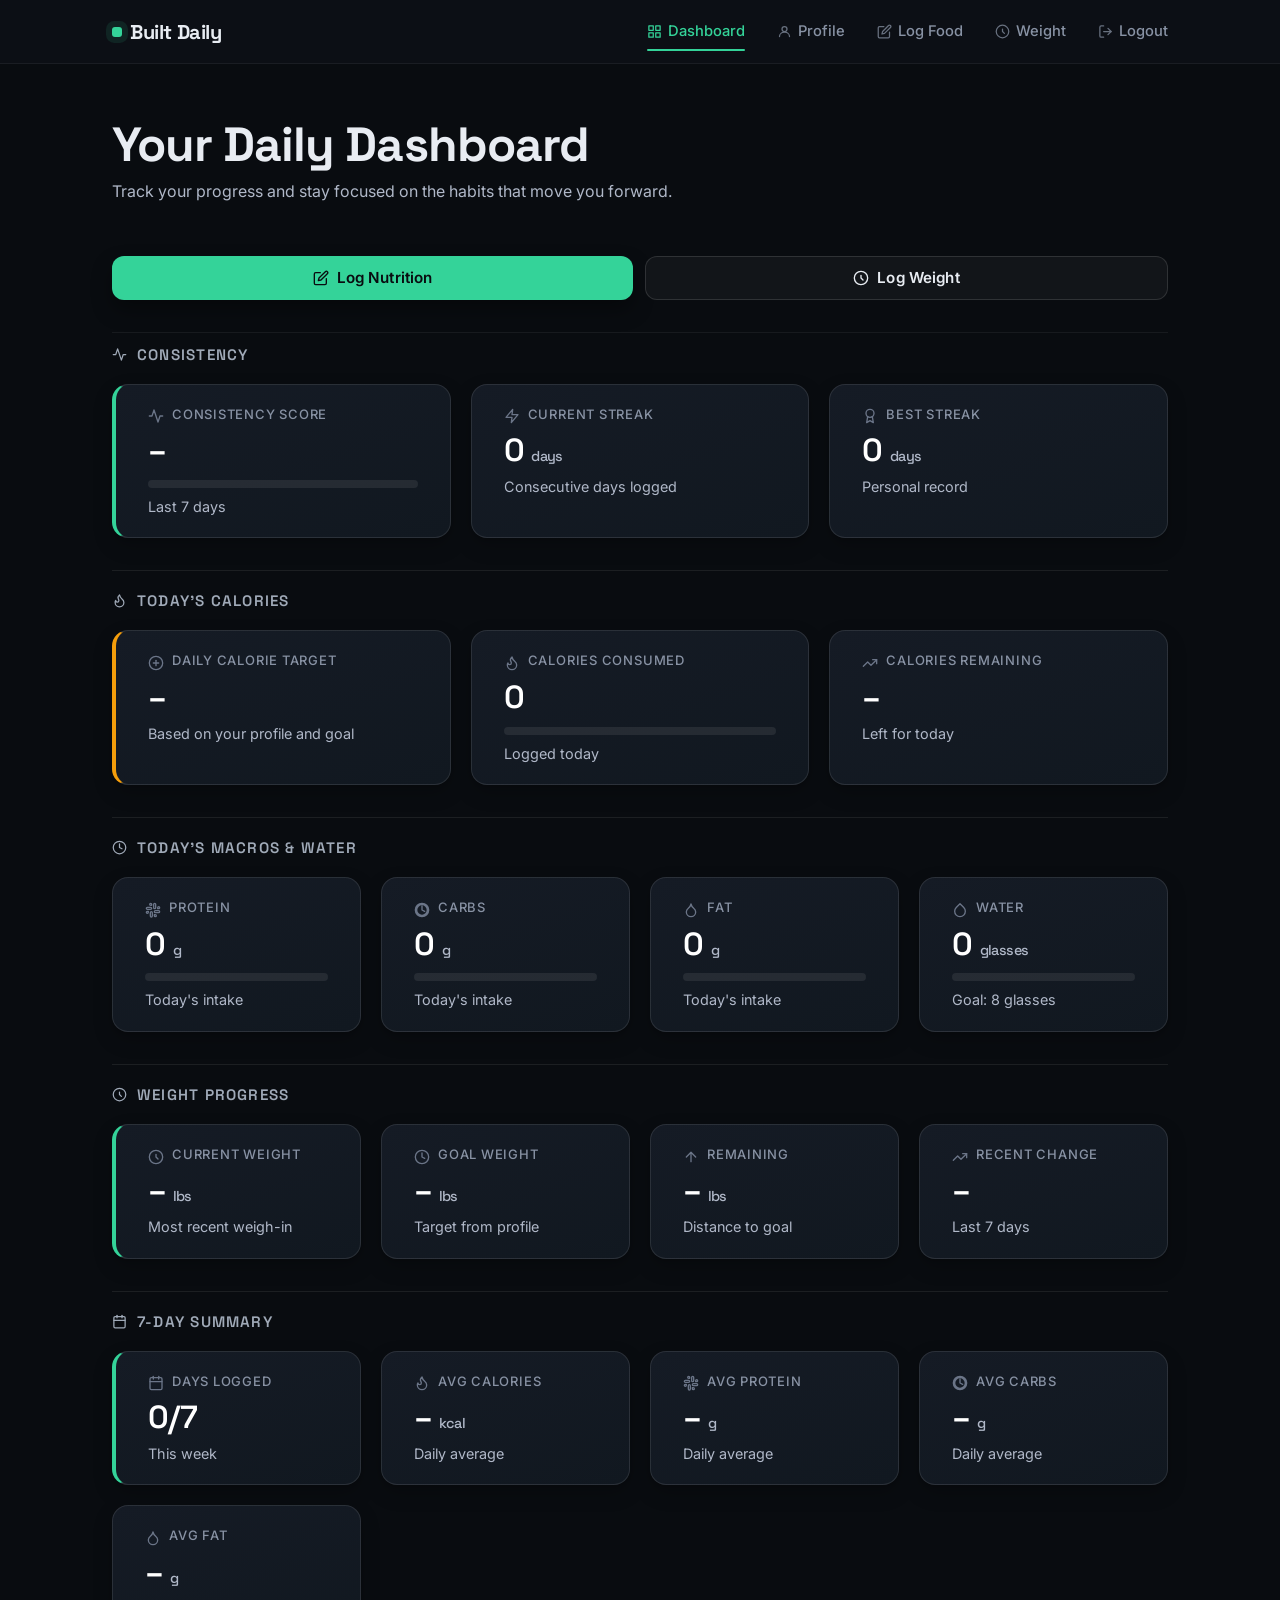
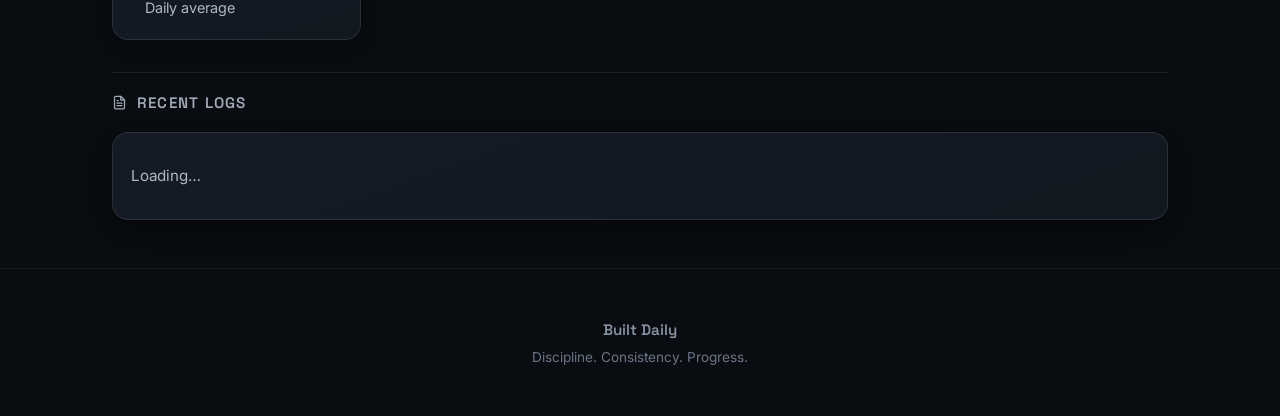
==== commit afe34245: "Add progress bars for nutrient intake tracking" ====
--- a/dashboard.html
+++ b/dashboard.html
@@ -195,7 +195,10 @@
             <span class="stat-label">Protein</span>
           </div>
           <span class="stat-value"><span id="dash-protein">0</span> <span class="stat-unit">g</span></span>
-          <span class="stat-note">Today's intake</span>
+          <div class="progress-track">
+            <div class="progress-bar progress-bar--protein" id="dash-protein-bar"></div>
+          </div>
+          <span class="stat-note" id="dash-protein-note">Today's intake</span>
         </div>
 
         <div class="stat-card stat-card--carbs">
@@ -206,7 +209,10 @@
             <span class="stat-label">Carbs</span>
           </div>
           <span class="stat-value"><span id="dash-carbs">0</span> <span class="stat-unit">g</span></span>
-          <span class="stat-note">Today's intake</span>
+          <div class="progress-track">
+            <div class="progress-bar progress-bar--carbs" id="dash-carbs-bar"></div>
+          </div>
+          <span class="stat-note" id="dash-carbs-note">Today's intake</span>
         </div>
 
         <div class="stat-card stat-card--fat">
@@ -217,7 +223,10 @@
             <span class="stat-label">Fat</span>
           </div>
           <span class="stat-value"><span id="dash-fat">0</span> <span class="stat-unit">g</span></span>
-          <span class="stat-note">Today's intake</span>
+          <div class="progress-track">
+            <div class="progress-bar progress-bar--fat" id="dash-fat-bar"></div>
+          </div>
+          <span class="stat-note" id="dash-fat-note">Today's intake</span>
         </div>
 
         <div class="stat-card stat-card--water">
--- a/css/styles.css
+++ b/css/styles.css
@@ -1,39 +1,41 @@
 /* ============================================
-   BUILT DAILY — Design System v2
-   Dark, disciplined, high-contrast, premium
+   BUILT DAILY — Design System v3.1
+   Dark, high-contrast, layered depth, readable
    ============================================ */
 
-/* --- Google Fonts --- */
-@import url('https://fonts.googleapis.com/css2?family=DM+Sans:ital,opsz,wght@0,9..40,300;0,9..40,400;0,9..40,500;0,9..40,600;0,9..40,700;1,9..40,400&family=Syne:wght@600;700;800&display=swap');
+/* --- Google Fonts (v3) --- */
+@import url('https://fonts.googleapis.com/css2?family=Inter:wght@400;500;600&family=Space+Grotesk:wght@500;600;700&display=swap');
 
 /* --- CSS Variables --- */
 :root {
-  /* Backgrounds */
-  --bg-base: #0c0d0f;
-  --bg-section: #121416;
-  --bg-card: #181a1e;
-  --bg-card-hover: #1e2126;
-  --bg-input: #13151a;
-  --bg-progress-track: #1e2126;
-
-  /* Borders */
-  --border-subtle: rgba(255, 255, 255, 0.06);
-  --border-default: rgba(255, 255, 255, 0.1);
+  /* Backgrounds — wider spread for visible layering */
+  --bg-base: #090c10;
+  --bg-section: rgba(13, 17, 23, 0.85);
+  --bg-card: #151b25;
+  --bg-card-2: #111820;
+  --bg-card-hover: #1a2230;
+  --bg-input: #0f141c;
+  --bg-progress-track: rgba(255, 255, 255, 0.08);
+
+  /* Borders — stronger for visible card edges */
+  --border-subtle: rgba(255, 255, 255, 0.07);
+  --border-default: rgba(255, 255, 255, 0.10);
   --border-strong: rgba(255, 255, 255, 0.15);
-  --border-input: rgba(255, 255, 255, 0.12);
-  --border-input-focus: var(--accent);
-
-  /* Text */
-  --text-primary: #ededed;
-  --text-secondary: #8b8f98;
-  --text-muted: #5c6070;
-  --text-on-accent: #0c0d0f;
+  --border-input: rgba(255, 255, 255, 0.10);
+
+  /* Text — brighter secondary/muted for readability */
+  --text-primary: #e8ecf2;
+  --text-secondary: #b0b8c8;
+  --text-muted: #8892a4;
+  --text-section: #a0aab8;
+  --text-faint: #6b7588;
+  --text-on-accent: #090c10;
 
   /* Accent — disciplined teal-green */
   --accent: #34d399;
   --accent-hover: #2fc48d;
-  --accent-subtle: rgba(52, 211, 153, 0.1);
-  --accent-glow: rgba(52, 211, 153, 0.15);
+  --accent-subtle: rgba(52, 211, 153, 0.12);
+  --accent-glow: rgba(52, 211, 153, 0.18);
 
   /* Category accents */
   --accent-calories: #f59e0b;
@@ -47,14 +49,14 @@
 
   /* Status */
   --red: #f87171;
-  --red-subtle: rgba(248, 113, 113, 0.1);
+  --red-subtle: rgba(248, 113, 113, 0.12);
   --yellow: #fbbf24;
   --green: #34d399;
-  --green-subtle: rgba(52, 211, 153, 0.1);
+  --green-subtle: rgba(52, 211, 153, 0.12);
 
   /* Typography */
-  --font-heading: 'Syne', sans-serif;
-  --font-body: 'DM Sans', sans-serif;
+  --font-heading: 'Space Grotesk', sans-serif;
+  --font-body: 'Inter', system-ui, -apple-system, Segoe UI, Roboto, Arial, sans-serif;
 
   /* Spacing scale */
   --space-xs: 0.375rem;
@@ -67,9 +69,9 @@
   /* Sizing */
   --container-max: 1120px;
   --container-narrow: 520px;
-  --radius-sm: 8px;
-  --radius-md: 12px;
-  --radius-lg: 16px;
+  --radius-sm: 10px;
+  --radius-md: 16px;
+  --radius-lg: 20px;
 
   /* Header */
   --header-height: 64px;
@@ -96,8 +98,8 @@
   font-family: var(--font-body);
   font-weight: 400;
   color: var(--text-primary);
-  background-color: var(--bg-base);
-  line-height: 1.6;
+  background: var(--bg-base);
+  line-height: 1.5;
   min-height: 100vh;
   display: flex;
   flex-direction: column;
@@ -122,33 +124,40 @@
 /* --- Typography --- */
 h1, h2, h3, h4 {
   font-family: var(--font-heading);
+  letter-spacing: -0.02em;
+  color: var(--text-primary);
+}
+
+h1 {
+  font-size: clamp(1.9rem, 5vw, 3rem);
   font-weight: 700;
-  line-height: 1.2;
+  line-height: 1.12;
+}
+
+h2 {
+  font-size: 0.95rem;
+  font-weight: 600;
+  color: var(--text-section);
+  text-transform: uppercase;
+  letter-spacing: 0.08em;
+}
+
+h3 {
+  font-size: 1.15rem;
+  font-weight: 600;
   color: var(--text-primary);
-  letter-spacing: -0.01em;
-}
-
-h1 {
-  font-size: clamp(2rem, 5vw, 3rem);
-  font-weight: 800;
-}
-
-h2 {
-  font-size: clamp(1.5rem, 3.5vw, 2rem);
-}
-
-h3 {
-  font-size: 1.25rem;
+  line-height: 1.25;
 }
 
 h4 {
   font-size: 1rem;
   font-weight: 600;
+  line-height: 1.3;
 }
 
 p {
   color: var(--text-secondary);
-  line-height: 1.7;
+  line-height: 1.65;
 }
 
 .text-muted {
@@ -174,6 +183,10 @@
 main {
   flex: 1;
   padding-top: var(--header-height);
+}
+
+.section {
+  margin-bottom: 32px;
 }
 
 /* --- Header / Sticky Nav --- */
@@ -185,7 +198,7 @@
   z-index: 100;
   height: var(--header-height);
   background: var(--bg-section);
-  border-bottom: 1px solid var(--border-subtle);
+  border-bottom: 1px solid rgba(255, 255, 255, 0.06);
   backdrop-filter: blur(12px);
   -webkit-backdrop-filter: blur(12px);
 }
@@ -203,7 +216,7 @@
 /* Logo */
 .logo {
   font-family: var(--font-heading);
-  font-weight: 800;
+  font-weight: 700;
   font-size: 1.25rem;
   color: var(--text-primary);
   letter-spacing: -0.02em;
@@ -214,11 +227,12 @@
 }
 
 .logo .logo-mark {
-  width: 8px;
-  height: 8px;
+  width: 10px;
+  height: 10px;
   background: var(--accent);
-  border-radius: 2px;
+  border-radius: 3px;
   display: inline-block;
+  box-shadow: 0 0 0 6px rgba(52, 211, 153, 0.10);
 }
 
 /* Desktop Nav */
@@ -232,9 +246,9 @@
   display: flex;
   align-items: center;
   gap: 0.375rem;
-  font-size: 0.9rem;
+  font-size: 0.92rem;
   font-weight: 500;
-  color: var(--text-secondary);
+  color: var(--text-muted);
   text-decoration: none;
   padding: 0.375rem 0;
   position: relative;
@@ -246,7 +260,7 @@
   height: 15px;
   stroke: currentColor;
   flex-shrink: 0;
-  opacity: 0.7;
+  opacity: 0.75;
   transition: opacity 0.2s var(--ease);
 }
 
@@ -276,7 +290,7 @@
 }
 
 .nav-desktop .btn {
-  padding: 0.5rem 1.1rem;
+  padding: 0.55rem 1.1rem;
 }
 
 /* Hamburger */
@@ -326,9 +340,9 @@
   gap: 0.75rem;
   font-size: 1.05rem;
   font-weight: 500;
-  color: var(--text-secondary);
+  color: var(--text-muted);
   padding: 0.875rem 0;
-  border-bottom: 1px solid var(--border-subtle);
+  border-bottom: 1px solid rgba(255, 255, 255, 0.06);
   transition: color 0.2s var(--ease);
 }
 
@@ -337,7 +351,7 @@
   height: 18px;
   stroke: currentColor;
   flex-shrink: 0;
-  opacity: 0.6;
+  opacity: 0.7;
   transition: opacity 0.2s var(--ease);
 }
 
@@ -396,13 +410,17 @@
   font-weight: 600;
   font-size: 0.95rem;
   padding: 0.8rem 1.75rem;
-  border-radius: var(--radius-sm);
+  border-radius: 12px;
   border: none;
   cursor: pointer;
-  transition: all 0.2s var(--ease);
+  transition: transform 0.15s var(--ease), box-shadow 0.2s var(--ease), background 0.2s var(--ease);
   text-decoration: none;
   line-height: 1;
   letter-spacing: 0.01em;
+}
+
+.btn:hover {
+  transform: translateY(-1px);
 }
 
 .btn svg {
@@ -415,24 +433,24 @@
 .btn-primary {
   background: var(--accent);
   color: var(--text-on-accent);
+  box-shadow: 0 10px 20px rgba(0, 0, 0, 0.35);
 }
 
 .btn-primary:hover {
   background: var(--accent-hover);
   color: var(--text-on-accent);
-  box-shadow: 0 0 24px var(--accent-glow);
+  box-shadow: 0 0 0 6px rgba(52, 211, 153, 0.12), 0 18px 35px rgba(0, 0, 0, 0.45);
 }
 
 .btn-ghost {
-  background: transparent;
+  background: rgba(255, 255, 255, 0.04);
   color: var(--text-primary);
-  border: 1px solid var(--border-strong);
+  border: 1px solid rgba(255, 255, 255, 0.12);
 }
 
 .btn-ghost:hover {
-  border-color: var(--text-secondary);
-  color: var(--text-primary);
-  background: rgba(255, 255, 255, 0.03);
+  border-color: rgba(255, 255, 255, 0.18);
+  background: rgba(255, 255, 255, 0.06);
 }
 
 .btn-full {
@@ -444,38 +462,50 @@
   padding: 0.6rem 1.25rem;
 }
 
-/* --- Cards --- */
+/* --- Cards (Visible depth) --- */
 .card {
-  background: var(--bg-card);
-  border: 1px solid var(--border-subtle);
+  background: linear-gradient(160deg, var(--bg-card), var(--bg-card-2));
+  border: 1px solid var(--border-default);
   border-radius: var(--radius-md);
-  padding: var(--space-lg);
-  transition: border-color 0.2s var(--ease), box-shadow 0.2s var(--ease);
+  padding: 18px;
+  box-shadow:
+    0 2px 4px rgba(0, 0, 0, 0.2),
+    0 10px 25px rgba(0, 0, 0, 0.3);
+  transition: border-color 0.2s var(--ease), box-shadow 0.2s var(--ease), transform 0.15s var(--ease);
 }
 
 .card:hover {
-  border-color: var(--border-default);
+  border-color: var(--border-strong);
+  transform: translateY(-1px);
+}
+
+.card + .card {
+  margin-top: 16px;
 }
 
 .card-elevated {
-  box-shadow: 0 4px 24px rgba(0, 0, 0, 0.25);
+  box-shadow: 0 18px 45px rgba(0, 0, 0, 0.45);
 }
 
 /* Stat cards on dashboard */
 .stat-card {
-  background: var(--bg-card);
-  border: 1px solid var(--border-subtle);
+  background: linear-gradient(160deg, var(--bg-card), var(--bg-card-2));
+  border: 1px solid var(--border-default);
   border-radius: var(--radius-md);
   padding: var(--space-md) var(--space-lg);
   display: flex;
   flex-direction: column;
   gap: var(--space-xs);
-  transition: border-color 0.2s var(--ease), box-shadow 0.2s var(--ease);
+  box-shadow:
+    0 2px 4px rgba(0, 0, 0, 0.15),
+    0 8px 20px rgba(0, 0, 0, 0.2);
+  transition: border-color 0.2s var(--ease), box-shadow 0.2s var(--ease), transform 0.15s var(--ease);
 }
 
 .stat-card:hover {
-  border-color: var(--border-default);
-  box-shadow: 0 2px 16px rgba(0, 0, 0, 0.2);
+  border-color: var(--border-strong);
+  box-shadow: 0 14px 35px rgba(0, 0, 0, 0.35);
+  transform: translateY(-1px);
 }
 
 .stat-card-header {
@@ -488,7 +518,7 @@
 .stat-card-icon {
   width: 16px;
   height: 16px;
-  color: var(--text-muted);
+  color: var(--text-faint);
   flex-shrink: 0;
 }
 
@@ -499,30 +529,31 @@
 }
 
 .stat-card .stat-label {
-  font-size: 0.75rem;
+  font-size: 0.8125rem;
   font-weight: 500;
   color: var(--text-muted);
   text-transform: uppercase;
-  letter-spacing: 0.08em;
+  letter-spacing: 0.06em;
 }
 
 .stat-card .stat-value {
   font-family: var(--font-heading);
-  font-weight: 700;
-  font-size: 1.75rem;
-  color: var(--text-primary);
-  line-height: 1.2;
+  font-weight: 600;
+  font-size: 2rem;
+  color: #ffffff;
+  line-height: 1.05;
+  letter-spacing: -0.02em;
 }
 
 .stat-card .stat-unit {
-  font-size: 0.85rem;
-  color: var(--text-secondary);
-  font-weight: 400;
+  font-size: 0.9rem;
+  color: var(--text-secondary);
+  font-weight: 500;
 }
 
 .stat-card .stat-note {
-  font-size: 0.8rem;
-  color: var(--text-muted);
+  font-size: 0.9rem;
+  color: var(--text-secondary);
   margin-top: 2px;
 }
 
@@ -536,20 +567,12 @@
 .stat-card--carbs    { --card-accent: var(--accent-carbs); }
 .stat-card--fat      { --card-accent: var(--accent-fat); }
 .stat-card--water    { --card-accent: var(--accent-water); }
-.stat-card--weight   { --card-accent: var(--accent-weight); }
+.stat-card--weight   { --card-accent: var(--accent); }
 .stat-card--workout  { --card-accent: var(--accent-workout); }
 .stat-card--warning  { --card-accent: var(--accent-warning); }
 
 .stat-card.accent-border {
-  border-left: 3px solid var(--card-accent);
-}
-
-.stat-card .progress-bar {
-  background: var(--card-accent);
-}
-
-.stat-card.accent-border .stat-card-icon {
-  color: color-mix(in srgb, var(--card-accent) 55%, var(--text-muted));
+  border-left: 4px solid var(--card-accent);
 }
 
 /* --- Progress Bars --- */
@@ -557,7 +580,7 @@
   width: 100%;
   height: 8px;
   background: var(--bg-progress-track);
-  border-radius: 4px;
+  border-radius: 999px;
   overflow: hidden;
   margin-top: var(--space-xs);
 }
@@ -565,8 +588,16 @@
 .progress-bar {
   height: 100%;
   background: var(--accent);
-  border-radius: 4px;
+  border-radius: 999px;
   width: 0%;
+  transition: width 0.5s var(--ease);
+}
+
+.progress-fill {
+  height: 100%;
+  width: 0%;
+  border-radius: 999px;
+  background: linear-gradient(90deg, var(--accent-calories), var(--accent-fat));
   transition: width 0.5s var(--ease);
 }
 
@@ -592,7 +623,7 @@
 .form-label {
   font-size: 0.85rem;
   font-weight: 500;
-  color: var(--text-secondary);
+  color: var(--text-muted);
   letter-spacing: 0.01em;
 }
 
@@ -606,7 +637,7 @@
   background: var(--bg-input);
   border: 1px solid var(--border-input);
   border-radius: var(--radius-sm);
-  padding: 0.8rem 1rem;
+  padding: 0.85rem 1rem;
   outline: none;
   transition: border-color 0.2s var(--ease), box-shadow 0.2s var(--ease);
   -webkit-appearance: none;
@@ -614,25 +645,25 @@
 }
 
 .form-input::placeholder {
-  color: var(--text-muted);
+  color: var(--text-faint);
 }
 
 .form-input:focus,
 .form-select:focus {
   border-color: var(--field-accent);
-  box-shadow: 0 0 0 3px color-mix(in srgb, var(--field-accent) 18%, transparent);
+  box-shadow: 0 0 0 4px color-mix(in srgb, var(--field-accent) 22%, transparent);
 }
 
 .form-select {
-  background-image: url("data:image/svg+xml,%3Csvg xmlns='http://www.w3.org/2000/svg' width='12' height='8' fill='none'%3E%3Cpath d='M1 1.5l5 5 5-5' stroke='%238b8f98' stroke-width='1.5' stroke-linecap='round' stroke-linejoin='round'/%3E%3C/svg%3E");
+  background-image: url("data:image/svg+xml,%3Csvg xmlns='http://www.w3.org/2000/svg' width='12' height='8' fill='none'%3E%3Cpath d='M1 1.5l5 5 5-5' stroke='%239aa4b2' stroke-width='1.5' stroke-linecap='round' stroke-linejoin='round'/%3E%3C/svg%3E");
   background-repeat: no-repeat;
   background-position: right 1rem center;
   padding-right: 2.5rem;
 }
 
 .form-helper {
-  font-size: 0.8rem;
-  color: var(--text-muted);
+  font-size: 0.9rem;
+  color: var(--text-secondary);
   line-height: 1.5;
 }
 
@@ -653,54 +684,64 @@
 }
 
 .page-header p {
-  max-width: 520px;
+  max-width: 560px;
   margin: 0 auto;
 }
 
-/* Landing hero */
 .hero {
-  text-align: center;
-  padding: var(--space-2xl) 0;
+  display: flex;
+  flex-direction: column;
+  gap: 30px;
+  padding: 40px 20px;
+  text-align: center;
   position: relative;
 }
 
 .hero::before {
   content: '';
   position: absolute;
-  top: -60px;
+  top: -70px;
   left: 50%;
   transform: translateX(-50%);
-  width: 600px;
-  height: 600px;
+  width: min(680px, 92vw);
+  height: min(680px, 92vw);
   background: radial-gradient(circle, var(--accent-glow) 0%, transparent 70%);
   pointer-events: none;
   opacity: 0.35;
 }
 
+.hero-content {
+  position: relative;
+}
+
 .hero h1 {
-  font-size: clamp(2.25rem, 6vw, 3.5rem);
-  margin-bottom: var(--space-md);
-  position: relative;
-}
-
-.hero .hero-subtitle {
-  font-size: 1.1rem;
-  color: var(--text-secondary);
-  max-width: 540px;
-  margin: 0 auto var(--space-lg);
+  margin-bottom: 12px;
+}
+
+.hero .hero-subtitle,
+.hero p {
+  font-size: 1.05rem;
+  color: var(--text-secondary);
+  max-width: 560px;
+  margin: 0 auto;
   line-height: 1.7;
   position: relative;
 }
 
-.hero .hero-ctas {
-  display: flex;
-  gap: var(--space-sm);
+.hero-image {
+  display: flex;
   justify-content: center;
-  flex-wrap: wrap;
   position: relative;
 }
 
-/* Supporting section on landing */
+.hero-image img {
+  width: 100%;
+  max-width: 420px;
+  border-radius: 20px;
+  border: 1px solid rgba(255, 255, 255, 0.06);
+  box-shadow: 0 20px 40px rgba(0, 0, 0, 0.6);
+}
+
 .landing-section {
   padding: var(--space-xl) 0 var(--space-2xl);
   text-align: center;
@@ -713,7 +754,7 @@
   line-height: 1.8;
 }
 
-/* --- Auth Pages (Login, Signup) --- */
+/* --- Auth Pages --- */
 .auth-wrapper {
   display: flex;
   align-items: flex-start;
@@ -792,7 +833,7 @@
 .calorie-target-display {
   text-align: center;
   font-family: var(--font-heading);
-  font-weight: 700;
+  font-weight: 600;
   font-size: 1.1rem;
   color: var(--accent);
   margin-top: var(--space-md);
@@ -801,7 +842,7 @@
 
 /* --- Dashboard --- */
 .dashboard-header {
-  padding: var(--space-xl) 0 var(--space-lg);
+  padding: var(--space-xl) 0 var(--space-md);
 }
 
 .dashboard-header h1 {
@@ -809,11 +850,12 @@
 }
 
 .dashboard-header p {
-  font-size: 0.95rem;
+  font-size: 1rem;
+  color: var(--text-secondary);
 }
 
 .dashboard-greeting {
-  font-size: 1.1rem;
+  font-size: 1.05rem;
   color: var(--text-secondary);
   margin-bottom: var(--space-xs);
 }
@@ -832,19 +874,20 @@
   margin-bottom: var(--space-lg);
 }
 
+/* Section titles — brighter and more visible */
 .dashboard-section-title {
   display: flex;
   align-items: center;
   gap: 0.625rem;
   font-family: var(--font-heading);
-  font-weight: 700;
-  font-size: 1rem;
-  color: var(--text-secondary);
+  font-weight: 600;
+  font-size: 0.95rem;
+  color: var(--text-section);
   text-transform: uppercase;
-  letter-spacing: 0.06em;
+  letter-spacing: 0.08em;
   margin-bottom: var(--space-md);
   padding-top: var(--space-md);
-  border-top: 1px solid var(--border-subtle);
+  border-top: 1px solid rgba(255, 255, 255, 0.08);
 }
 
 .dashboard-section-title:first-of-type {
@@ -855,7 +898,7 @@
 .dashboard-section-icon {
   width: 15px;
   height: 15px;
-  color: var(--text-muted);
+  color: var(--text-faint);
   flex-shrink: 0;
 }
 
@@ -886,8 +929,8 @@
   justify-content: space-between;
   align-items: center;
   padding: 0.85rem 0;
-  border-bottom: 1px solid var(--border-subtle);
-  font-size: 0.9rem;
+  border-bottom: 1px solid rgba(255, 255, 255, 0.06);
+  font-size: 0.95rem;
   color: var(--text-secondary);
 }
 
@@ -939,14 +982,14 @@
 .calorie-target-info {
   text-align: center;
   font-size: 0.9rem;
-  font-weight: 500;
+  font-weight: 600;
   color: var(--accent);
   margin-bottom: var(--space-md);
 }
 
 .calories-remaining-info {
   text-align: center;
-  font-size: 0.85rem;
+  font-size: 0.9rem;
   color: var(--text-muted);
   margin-top: var(--space-sm);
 }
@@ -967,8 +1010,8 @@
   justify-content: space-between;
   align-items: center;
   padding: 0.85rem 0;
-  border-bottom: 1px solid var(--border-subtle);
-  font-size: 0.9rem;
+  border-bottom: 1px solid rgba(255, 255, 255, 0.06);
+  font-size: 0.95rem;
   color: var(--text-secondary);
 }
 
@@ -993,10 +1036,10 @@
 }
 
 .weight-change {
-  font-size: 0.8rem;
-  font-weight: 500;
-  padding: 0.15rem 0.5rem;
-  border-radius: 4px;
+  font-size: 0.85rem;
+  font-weight: 600;
+  padding: 0.2rem 0.55rem;
+  border-radius: 999px;
 }
 
 .weight-change.change-down {
@@ -1011,27 +1054,27 @@
 
 .weight-change.change-flat {
   color: var(--text-muted);
-  background: rgba(255, 255, 255, 0.04);
+  background: rgba(255, 255, 255, 0.06);
 }
 
 /* --- Footer --- */
 .site-footer {
   padding: var(--space-xl) 0;
-  border-top: 1px solid var(--border-subtle);
+  border-top: 1px solid rgba(255, 255, 255, 0.06);
   text-align: center;
 }
 
 .site-footer .footer-name {
   font-family: var(--font-heading);
-  font-weight: 700;
+  font-weight: 600;
   font-size: 0.95rem;
-  color: var(--text-secondary);
+  color: var(--text-muted);
   margin-bottom: 0.25rem;
 }
 
 .site-footer .footer-note {
-  font-size: 0.8rem;
-  color: var(--text-muted);
+  font-size: 0.85rem;
+  color: var(--text-faint);
 }
 
 /* --- Utility --- */
@@ -1068,6 +1111,51 @@
 .animate-in.delay-4 { animation-delay: 0.4s; }
 .animate-in.delay-5 { animation-delay: 0.5s; }
 
+/* --- Quick Action Area --- */
+.quick-actions {
+  display: flex;
+  gap: var(--space-sm);
+  flex-wrap: wrap;
+  padding: var(--space-lg) 0;
+  margin-bottom: var(--space-sm);
+  border-bottom: 1px solid rgba(255, 255, 255, 0.06);
+}
+
+.quick-actions .btn {
+  flex: 1;
+  min-width: 160px;
+}
+
+/* --- Empty State --- */
+.empty-state {
+  display: flex;
+  flex-direction: column;
+  align-items: center;
+  justify-content: center;
+  padding: var(--space-xl) var(--space-lg);
+  text-align: center;
+  gap: var(--space-sm);
+}
+
+.empty-state-icon {
+  width: 32px;
+  height: 32px;
+  color: var(--text-faint);
+  margin-bottom: 0.25rem;
+}
+
+.empty-state-icon svg {
+  width: 32px;
+  height: 32px;
+  stroke: currentColor;
+}
+
+.empty-state p {
+  font-size: 0.95rem;
+  color: var(--text-secondary);
+  line-height: 1.6;
+}
+
 /* --- Responsive --- */
 @media (max-width: 768px) {
   .nav-desktop {
@@ -1084,8 +1172,8 @@
     top: var(--header-height);
     left: 0;
     right: 0;
-    background: var(--bg-section);
-    border-bottom: 1px solid var(--border-subtle);
+    background: rgba(9, 12, 16, 0.95);
+    border-bottom: 1px solid rgba(255, 255, 255, 0.06);
     padding: var(--space-md) var(--space-lg) var(--space-lg);
     transform: translateY(-10px);
     opacity: 0;
@@ -1112,19 +1200,6 @@
     grid-template-columns: 1fr;
   }
 
-  .hero h1 {
-    font-size: clamp(1.75rem, 7vw, 2.5rem);
-  }
-
-  .hero .hero-subtitle {
-    font-size: 1rem;
-    padding: 0 var(--space-sm);
-  }
-
-  .page-header {
-    padding: var(--space-xl) 0 var(--space-lg);
-  }
-
   .container {
     padding: 0 var(--space-md);
   }
@@ -1137,12 +1212,19 @@
     padding: var(--space-md);
   }
 
-  .recent-logs-list li {
-    flex-direction: column;
-    align-items: flex-start;
-    gap: 0.25rem;
-  }
-
+  .hero {
+    padding: 34px 16px;
+  }
+
+  .hero-image img {
+    max-width: 360px;
+  }
+
+  .dashboard-section-title {
+    font-size: 0.85rem;
+  }
+
+  .recent-logs-list li,
   .weight-history-list li {
     flex-direction: column;
     align-items: flex-start;
@@ -1152,6 +1234,19 @@
   .dashboard-cta .btn {
     margin-bottom: var(--space-sm);
   }
+
+  .quick-actions {
+    flex-direction: column;
+  }
+
+  .quick-actions .btn {
+    min-width: unset;
+    width: 100%;
+  }
+
+  .stats-grid {
+    grid-template-columns: repeat(auto-fit, minmax(160px, 1fr));
+  }
 }
 
 @media (max-width: 480px) {
@@ -1164,97 +1259,7 @@
     width: 100%;
     max-width: 280px;
   }
-}
-
-/* --- Quick Action Area --- */
-.quick-actions {
-  display: flex;
-  gap: var(--space-sm);
-  flex-wrap: wrap;
-  padding: var(--space-lg) 0;
-  margin-bottom: var(--space-sm);
-  border-bottom: 1px solid var(--border-subtle);
-}
-
-.quick-actions .btn {
-  flex: 1;
-  min-width: 160px;
-}
-
-/* --- Empty State --- */
-.empty-state {
-  display: flex;
-  flex-direction: column;
-  align-items: center;
-  justify-content: center;
-  padding: var(--space-xl) var(--space-lg);
-  text-align: center;
-  gap: var(--space-sm);
-}
-
-.empty-state-icon {
-  width: 32px;
-  height: 32px;
-  color: var(--text-muted);
-  margin-bottom: 0.25rem;
-}
-
-.empty-state-icon svg {
-  width: 32px;
-  height: 32px;
-  stroke: currentColor;
-}
-
-.empty-state p {
-  font-size: 0.9rem;
-  color: var(--text-muted);
-  line-height: 1.5;
-}
-
-/* --- Dashboard Header improvement --- */
-.dashboard-header {
-  padding: var(--space-xl) 0 var(--space-md);
-}
-
-.dashboard-header h1 {
-  margin-bottom: 0.375rem;
-}
-
-.dashboard-header p {
-  font-size: 0.95rem;
-}
-
-/* --- Logo mark dot pulse --- */
-.logo .logo-mark {
-  position: relative;
-}
-
-/* --- Section visual separator --- */
-.dashboard-section {
-  margin-bottom: var(--space-sm);
-}
-
-/* --- Responsive additions --- */
-@media (max-width: 768px) {
-  .quick-actions {
-    flex-direction: column;
-  }
-
-  .quick-actions .btn {
-    min-width: unset;
-    width: 100%;
-  }
-
-  .stats-grid {
-    grid-template-columns: repeat(auto-fit, minmax(160px, 1fr));
-  }
-
-  .dashboard-section-title {
-    font-size: 0.85rem;
-  }
-}
-
-@media (max-width: 480px) {
+
   .stats-grid {
     grid-template-columns: 1fr;
   }
